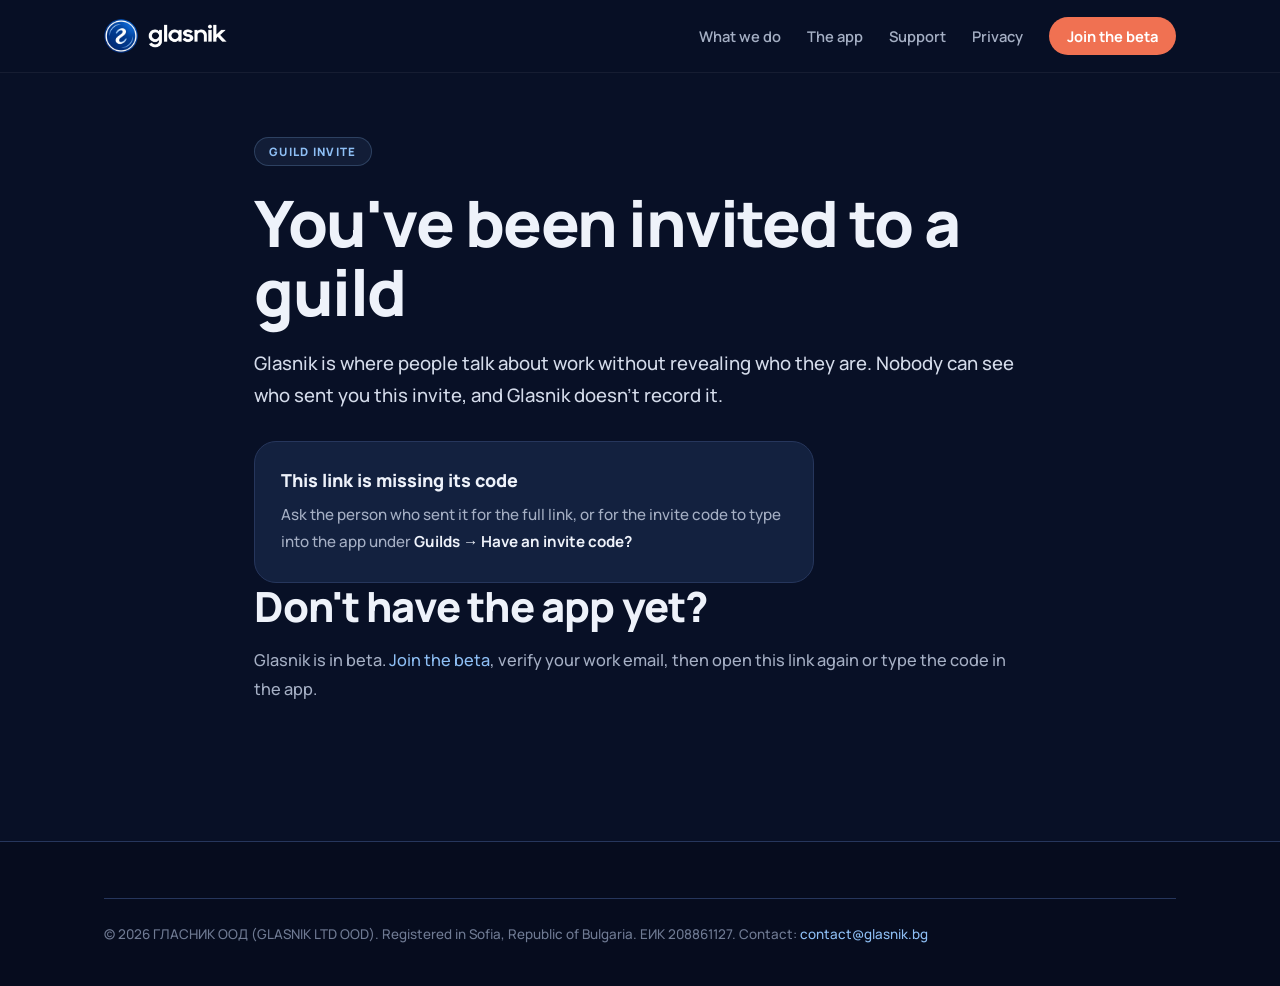
==== join/index.html @ 94144354 "Add /join for guild invites; privacy: login email confirmation" ====
<!DOCTYPE html>
<html lang="en">
<head>
<meta charset="UTF-8">
<meta name="viewport" content="width=device-width, initial-scale=1.0">
<title>Guild invite · Glasnik</title>
<meta name="description" content="You've been invited to a guild on Glasnik, where people talk about work without revealing who they are.">
<!-- Invite links carry a code: keep them out of search results. -->
<meta name="robots" content="noindex, nofollow">
<meta name="referrer" content="no-referrer">
<link rel="icon" type="image/png" href="../img/favicon.png">
<link rel="apple-touch-icon" href="../img/apple-touch-icon.png">
<link rel="stylesheet" href="../site.css">
<style>
  .code { font: 700 28px/1.2 ui-monospace, SFMono-Regular, Menlo, Consolas, monospace; letter-spacing: .12em; margin: 8px 0 4px; word-break: break-all; }
  .invite-card { max-width: 560px; }
  [hidden] { display: none !important; }
</style>
</head>
<body>
<header class="site">
  <div class="wrap">
    <a class="brand" href="../index.html" aria-label="Glasnik home"><img src="../img/logo.png" alt="" width="34" height="34"><img class="word" src="../img/wordmark-white.png" alt="glasnik" height="24"></a>
    <nav class="site">
      <a href="../index.html#what-we-do">What we do</a>
      <a href="../index.html#app">The app</a>
      <a href="../support.html">Support</a>
      <a href="../privacy.html">Privacy</a>
      <a class="nav-cta" href="../index.html#beta">Join the beta</a>
    </nav>
  </div>
</header>
<main>
<div class="page">
  <span class="eyebrow">Guild invite</span>
  <h1>You've been invited to a guild</h1>
  <p class="lead">Glasnik is where people talk about work without revealing who they are. Nobody can see who sent you this invite, and Glasnik doesn't record it.</p>

  <div class="card invite-card" id="has-code" hidden>
    <h3>Open it in the app</h3>
    <p>If you have Glasnik installed, this opens the guild so you can join.</p>
    <div class="btns"><a class="btn" id="open-app" href="#">Open in Glasnik</a></div>
    <p class="small">Didn't open? In the app, go to <strong>Guilds</strong>, tap the ticket icon (<em>Have an invite code?</em>) and enter:</p>
    <p class="code" id="code"></p>
  </div>

  <div class="card invite-card" id="no-code" hidden>
    <h3>This link is missing its code</h3>
    <p>Ask the person who sent it for the full link, or for the invite code to type into the app under <strong>Guilds → Have an invite code?</strong></p>
  </div>

  <h2>Don't have the app yet?</h2>
  <p>Glasnik is in beta. <a href="../index.html#beta">Join the beta</a>, verify your work email, then open this link again or type the code in the app.</p>
</div>
</main>
<footer class="site">
  <div class="wrap">
    <div class="legal-line">
      &copy; 2026 ГЛАСНИК ООД (GLASNIK LTD OOD). Registered in Sofia, Republic of Bulgaria. ЕИК 208861127.
      Contact: <a href="mailto:contact@glasnik.bg">contact@glasnik.bg</a>
    </div>
  </div>
</footer>
<script>
  (function () {
    // Only letters and digits survive, so the code can't inject anything into the page or the app link.
    var raw = new URLSearchParams(location.search).get('code') || '';
    var code = raw.replace(/[^A-Za-z0-9]/g, '').toUpperCase().slice(0, 16);
    if (!code) { document.getElementById('no-code').hidden = false; return; }
    document.getElementById('has-code').hidden = false;
    document.getElementById('code').textContent = code;
    var appUrl = 'glasnik://guild-invite/' + encodeURIComponent(code);
    document.getElementById('open-app').href = appUrl;
    // Try the app straight away on phones; the page stays as the fallback.
    if (/Android|iPhone|iPad|iPod/i.test(navigator.userAgent)) {
      setTimeout(function () { location.href = appUrl; }, 300);
    }
  })();
</script>
</body>
</html>
---- site.css ----
/* glasnik.bg: one stylesheet for every page.
   Colours and type are the app's own dark theme (frontend/src/theme/colors.ts):
   surface #0B1530 · containers #13213F / #1A2A4D · primary #8EBFF5 · coral #F07152
   · logo gradient #0969D0 → #0548A8 → #032D79. Font: Manrope (self-hosted, SIL OFL). */

@font-face{font-family:Manrope;font-style:normal;font-display:swap;font-weight:500;src:url(fonts/manrope-cyrillic-500-normal.woff2) format('woff2');unicode-range:U+0301,U+0400-045F,U+0490-0491,U+04B0-04B1,U+2116}
@font-face{font-family:Manrope;font-style:normal;font-display:swap;font-weight:600;src:url(fonts/manrope-cyrillic-600-normal.woff2) format('woff2');unicode-range:U+0301,U+0400-045F,U+0490-0491,U+04B0-04B1,U+2116}
@font-face{font-family:Manrope;font-style:normal;font-display:swap;font-weight:700;src:url(fonts/manrope-cyrillic-700-normal.woff2) format('woff2');unicode-range:U+0301,U+0400-045F,U+0490-0491,U+04B0-04B1,U+2116}
@font-face{font-family:Manrope;font-style:normal;font-display:swap;font-weight:800;src:url(fonts/manrope-cyrillic-800-normal.woff2) format('woff2');unicode-range:U+0301,U+0400-045F,U+0490-0491,U+04B0-04B1,U+2116}
@font-face{font-family:Manrope;font-style:normal;font-display:swap;font-weight:500;src:url(fonts/manrope-latin-ext-500-normal.woff2) format('woff2');unicode-range:U+0100-02BA,U+02BD-02C5,U+02C7-02CC,U+02CE-02D7,U+02DD-02FF,U+0304,U+0308,U+0329,U+1D00-1DBF,U+1E00-1E9F,U+1EF2-1EFF,U+2020,U+20A0-20AB,U+20AD-20C0,U+2113,U+2C60-2C7F,U+A720-A7FF}
@font-face{font-family:Manrope;font-style:normal;font-display:swap;font-weight:600;src:url(fonts/manrope-latin-ext-600-normal.woff2) format('woff2');unicode-range:U+0100-02BA,U+02BD-02C5,U+02C7-02CC,U+02CE-02D7,U+02DD-02FF,U+0304,U+0308,U+0329,U+1D00-1DBF,U+1E00-1E9F,U+1EF2-1EFF,U+2020,U+20A0-20AB,U+20AD-20C0,U+2113,U+2C60-2C7F,U+A720-A7FF}
@font-face{font-family:Manrope;font-style:normal;font-display:swap;font-weight:700;src:url(fonts/manrope-latin-ext-700-normal.woff2) format('woff2');unicode-range:U+0100-02BA,U+02BD-02C5,U+02C7-02CC,U+02CE-02D7,U+02DD-02FF,U+0304,U+0308,U+0329,U+1D00-1DBF,U+1E00-1E9F,U+1EF2-1EFF,U+2020,U+20A0-20AB,U+20AD-20C0,U+2113,U+2C60-2C7F,U+A720-A7FF}
@font-face{font-family:Manrope;font-style:normal;font-display:swap;font-weight:800;src:url(fonts/manrope-latin-ext-800-normal.woff2) format('woff2');unicode-range:U+0100-02BA,U+02BD-02C5,U+02C7-02CC,U+02CE-02D7,U+02DD-02FF,U+0304,U+0308,U+0329,U+1D00-1DBF,U+1E00-1E9F,U+1EF2-1EFF,U+2020,U+20A0-20AB,U+20AD-20C0,U+2113,U+2C60-2C7F,U+A720-A7FF}
@font-face{font-family:Manrope;font-style:normal;font-display:swap;font-weight:500;src:url(fonts/manrope-latin-500-normal.woff2) format('woff2');unicode-range:U+0000-00FF,U+0131,U+0152-0153,U+02BB-02BC,U+02C6,U+02DA,U+02DC,U+0304,U+0308,U+0329,U+2000-206F,U+20AC,U+2122,U+2191,U+2193,U+2212,U+2215,U+FEFF,U+FFFD}
@font-face{font-family:Manrope;font-style:normal;font-display:swap;font-weight:600;src:url(fonts/manrope-latin-600-normal.woff2) format('woff2');unicode-range:U+0000-00FF,U+0131,U+0152-0153,U+02BB-02BC,U+02C6,U+02DA,U+02DC,U+0304,U+0308,U+0329,U+2000-206F,U+20AC,U+2122,U+2191,U+2193,U+2212,U+2215,U+FEFF,U+FFFD}
@font-face{font-family:Manrope;font-style:normal;font-display:swap;font-weight:700;src:url(fonts/manrope-latin-700-normal.woff2) format('woff2');unicode-range:U+0000-00FF,U+0131,U+0152-0153,U+02BB-02BC,U+02C6,U+02DA,U+02DC,U+0304,U+0308,U+0329,U+2000-206F,U+20AC,U+2122,U+2191,U+2193,U+2212,U+2215,U+FEFF,U+FFFD}
@font-face{font-family:Manrope;font-style:normal;font-display:swap;font-weight:800;src:url(fonts/manrope-latin-800-normal.woff2) format('woff2');unicode-range:U+0000-00FF,U+0131,U+0152-0153,U+02BB-02BC,U+02C6,U+02DA,U+02DC,U+0304,U+0308,U+0329,U+2000-206F,U+20AC,U+2122,U+2191,U+2193,U+2212,U+2215,U+FEFF,U+FFFD}

:root{
  --bg:#081026; --bg-2:#0B1530; --panel:#13213F; --panel-2:#1A2A4D; --panel-3:#203258;
  --line:#26365C; --line-2:#33467A;
  --text:#EEF2FA; --body:#D4DBEA; --muted:#A5AFC4; --dim:#6F7A93;
  --primary:#8EBFF5; --coral:#F07152; --peach:#FFC7B8; --tertiary:#FF9C80;
  --b1:#0969D0; --b2:#0548A8; --b3:#032D79; --verified:#7FB0FF; --gold:#F4B63F;
  --radius:22px; --max:1120px;
}
*{margin:0;padding:0;box-sizing:border-box}
html{scroll-behavior:smooth}
body{
  font-family:Manrope,-apple-system,BlinkMacSystemFont,'Segoe UI',Roboto,Helvetica,Arial,sans-serif;
  background:var(--bg); color:var(--text); min-height:100vh;
  display:flex; flex-direction:column; overflow-x:hidden;
  -webkit-font-smoothing:antialiased;
}
::selection{background:var(--primary);color:var(--b3)}
a{color:var(--primary);text-decoration:none}
a:hover{text-decoration:underline}
.wrap{width:100%;max-width:var(--max);margin:0 auto;padding:0 24px}
svg.i{width:1em;height:1em;fill:currentColor;flex:none;display:inline-block;vertical-align:-.125em}

/* ---------- header ---------- */
header.site{position:sticky;top:0;z-index:50;background:rgba(8,16,38,.82);backdrop-filter:blur(16px);
  -webkit-backdrop-filter:blur(16px);border-bottom:1px solid rgba(255,255,255,.06)}
header.site .wrap{display:flex;align-items:center;justify-content:space-between;height:72px;gap:24px}
.brand{display:inline-flex;align-items:center;gap:10px}
.brand img{display:block;border-radius:50%}
.brand .word{height:24px;width:auto;border-radius:0}
.brand:hover{text-decoration:none;opacity:.92}
nav.site{display:flex;gap:26px;flex-wrap:wrap;align-items:center}
nav.site a{color:var(--muted);font-size:.92rem;font-weight:600}
nav.site a:hover,nav.site a[aria-current="page"]{color:var(--text);text-decoration:none}
nav.site a.nav-cta{color:#fff;background:var(--coral);padding:9px 18px;border-radius:999px;font-weight:700}
nav.site a.nav-cta:hover{background:#E8603F}

/* ---------- layout & type ---------- */
main{flex:1 0 auto;width:100%}
.page{max-width:820px;margin:0 auto;padding:64px 24px 80px}
section.band{padding:88px 0;border-top:1px solid rgba(255,255,255,.05);position:relative}
section.band[id]{scroll-margin-top:72px}
.eyebrow{display:inline-flex;align-items:center;gap:8px;background:rgba(142,191,245,.08);color:var(--primary);
  border:1px solid rgba(142,191,245,.22);padding:6px 14px;border-radius:999px;
  font-size:.72rem;font-weight:800;letter-spacing:1.3px;text-transform:uppercase;margin-bottom:22px}
.eyebrow .dot{width:7px;height:7px;border-radius:50%;background:var(--coral);box-shadow:0 0 0 4px rgba(240,113,82,.18)}
h1{font-size:clamp(2.2rem,5.6vw,4rem);font-weight:800;line-height:1.08;letter-spacing:-1.5px;margin-bottom:22px;color:var(--text)}
h2{font-size:clamp(1.7rem,3.6vw,2.6rem);font-weight:800;letter-spacing:-.8px;line-height:1.15;margin:0 0 16px;color:var(--text)}
h3{font-size:1.12rem;font-weight:800;margin:26px 0 10px;color:var(--text)}
p{color:var(--muted);font-size:1.02rem;line-height:1.75;margin-bottom:18px}
.lead{font-size:1.16rem;color:var(--body);line-height:1.7;margin-bottom:30px}
.section-head{max-width:720px;margin-bottom:44px}
.section-head.center{margin-left:auto;margin-right:auto;text-align:center}
ul,ol{color:var(--muted);margin:0 0 20px 22px;line-height:1.75}
li{margin-bottom:9px}
strong{color:var(--text)}
hr{border:0;height:1px;background:var(--line);margin:44px 0}
.small{font-size:.86rem;color:var(--dim)}
.todo{color:#F2C46B;border-bottom:1px dashed rgba(242,196,107,.5)}

/* ---------- buttons ---------- */
.btns{display:flex;gap:12px;flex-wrap:wrap;margin:0}
.btn{display:inline-flex;align-items:center;gap:8px;background:var(--coral);color:#fff;padding:14px 26px;border-radius:999px;
  font-weight:800;font-size:.98rem;box-shadow:0 14px 30px -14px rgba(240,113,82,.7);transition:transform .15s,background .15s}
.btn:hover{background:#E8603F;text-decoration:none;transform:translateY(-1px)}
.btn.ghost{background:rgba(255,255,255,.05);color:var(--text);border:1px solid var(--line-2);box-shadow:none}
.btn.ghost:hover{background:rgba(255,255,255,.09)}
.btn.blue{background:var(--b2);box-shadow:0 14px 30px -14px rgba(9,105,208,.8)}
.btn.blue:hover{background:var(--b1)}

/* ---------- cards & data ---------- */
.grid{display:grid;grid-template-columns:repeat(auto-fit,minmax(250px,1fr));gap:18px;margin:26px 0}
.card{background:var(--panel);border:1px solid var(--line);border-radius:var(--radius);padding:26px}
.card h3{margin-top:0}
.card p{font-size:.95rem;margin-bottom:0}
dl.facts{display:grid;grid-template-columns:230px 1fr;border:1px solid var(--line);
  border-radius:var(--radius);overflow:hidden;margin:26px 0;background:var(--panel)}
dl.facts dt{padding:16px 22px;font-weight:700;font-size:.9rem;color:var(--text);border-bottom:1px solid var(--line);background:rgba(255,255,255,.02)}
dl.facts dd{padding:16px 22px;font-size:.95rem;color:var(--muted);border-bottom:1px solid var(--line)}
dl.facts dt:last-of-type,dl.facts dd:last-of-type{border-bottom:0}

/* ---------- hero ---------- */
.hero{position:relative;padding:84px 0 96px;overflow:hidden}
.hero .glow{position:absolute;inset:-20% -10% auto auto;width:900px;height:900px;pointer-events:none;
  background:radial-gradient(circle at 60% 40%,rgba(9,105,208,.28) 0%,rgba(9,105,208,0) 60%)}
.hero .glow.c{inset:auto auto -40% -20%;width:700px;height:700px;
  background:radial-gradient(circle,rgba(240,113,82,.16) 0%,rgba(240,113,82,0) 62%)}
.hero-grid{position:relative;display:grid;grid-template-columns:1.1fr .9fr;gap:56px;align-items:center}
.hero h1 .grad{background:linear-gradient(90deg,#8EBFF5,#DCE8FB);-webkit-background-clip:text;background-clip:text;color:transparent}
.chips{display:flex;flex-wrap:wrap;gap:10px;margin:0 0 32px}
.chip{display:inline-flex;align-items:center;gap:7px;font-size:.84rem;font-weight:700;color:var(--body);
  background:var(--panel);border:1px solid var(--line);padding:8px 14px;border-radius:999px}
.chip svg{color:var(--primary);font-size:1.05rem}

/* ---------- feature tabs ("What we do") ---------- */
.tabs{display:flex;gap:8px;flex-wrap:wrap;margin-bottom:28px;background:var(--panel);border:1px solid var(--line);
  border-radius:999px;padding:6px;width:max-content;max-width:100%}
.tab{font:inherit;font-weight:700;font-size:.92rem;color:var(--muted);background:transparent;border:0;cursor:pointer;
  padding:10px 18px;border-radius:999px;display:inline-flex;align-items:center;gap:8px}
.tab .n{font-size:.72rem;color:var(--dim)}
.tab[aria-selected="true"]{background:var(--bg-2);color:var(--text);box-shadow:0 0 0 1px var(--line-2)}
.tab[aria-selected="true"] .n{color:var(--coral)}
.feature{display:none;grid-template-columns:1fr 1fr;gap:48px;align-items:center}
.feature.on{display:grid}
.feature .kicker{font-size:.74rem;font-weight:800;letter-spacing:1.3px;text-transform:uppercase;color:var(--coral);margin-bottom:10px}
.ticks{list-style:none;margin:22px 0 0}
.ticks li{display:flex;gap:12px;align-items:flex-start;color:var(--body);font-size:.96rem;line-height:1.6;margin-bottom:12px}
.ticks li svg{color:var(--primary);background:rgba(142,191,245,.12);border-radius:50%;padding:4px;width:24px;height:24px;flex:none;margin-top:1px}
.example{position:relative;background:linear-gradient(180deg,var(--panel) 0%,var(--bg-2) 100%);border:1px solid var(--line);
  border-radius:28px;padding:22px;box-shadow:0 40px 80px -40px rgba(0,0,0,.8)}
.example .tag{position:absolute;top:-11px;right:20px;font-size:.7rem;font-weight:800;letter-spacing:1px;text-transform:uppercase;
  color:var(--b3);background:var(--peach);padding:4px 10px;border-radius:999px}
.example-note{font-size:.8rem;color:var(--dim);margin-top:14px;text-align:center}

/* ---------- app components (shared by examples and the phone) ---------- */
.av{width:40px;height:40px;border-radius:15px;overflow:hidden;flex:none;display:block}
.av.s{width:32px;height:32px;border-radius:12px}
.post{background:var(--panel);border:1px solid var(--line);border-radius:22px;padding:16px}
.post + .post{margin-top:12px}
.post-head{display:flex;gap:11px;align-items:center}
.post-who{flex:1;min-width:0}
.post-name{display:flex;align-items:center;gap:5px;font-weight:800;font-size:.95rem;color:var(--text)}
.post-name svg{color:var(--verified);font-size:.95rem}
.post-meta{font-size:.78rem;color:var(--muted);font-weight:600}
.post-dots{color:var(--dim);font-size:1.2rem}
.post-body{margin:12px 0 0;color:var(--body);font-size:.95rem;line-height:1.55}
.post-topics{display:flex;gap:6px;flex-wrap:wrap;margin-top:10px}
.topic{font-size:.74rem;font-weight:700;color:var(--primary);background:rgba(142,191,245,.1);padding:4px 9px;border-radius:999px}
.post-actions{display:flex;gap:18px;margin-top:14px;color:var(--muted);font-size:.84rem;font-weight:700;align-items:center}
.post-actions span{display:inline-flex;align-items:center;gap:6px}
.post-actions svg{font-size:1.15rem}
.post-actions .liked{color:var(--tertiary)}
.post-actions .save{margin-left:auto}
.badge-author{font-size:.66rem;font-weight:800;color:var(--b3);background:var(--primary);padding:2px 7px;border-radius:999px;margin-left:4px}
.poll{margin-top:12px;display:grid;gap:8px}
.opt{position:relative;overflow:hidden;border:1px solid var(--line-2);border-radius:14px;padding:10px 12px;display:flex;
  justify-content:space-between;font-size:.88rem;font-weight:700;color:var(--text)}
.opt .fill{position:absolute;inset:0 auto 0 0;background:rgba(142,191,245,.16);z-index:0}
.opt > span{position:relative;z-index:1;display:inline-flex;gap:6px;align-items:center}
.opt.mine{border-color:var(--primary)}
.opt.mine .fill{background:rgba(142,191,245,.28)}
.guild{display:flex;gap:12px;align-items:center;background:var(--panel);border:1px solid var(--line);border-radius:20px;padding:14px}
.guild + .guild{margin-top:10px}
.g-ic{width:44px;height:44px;border-radius:15px;display:flex;align-items:center;justify-content:center;font-weight:800;font-size:.95rem;flex:none}
.g-txt{flex:1;min-width:0}
.g-name{font-weight:800;font-size:.95rem;color:var(--text)}
.g-sub{font-size:.78rem;color:var(--muted);font-weight:600;white-space:nowrap;overflow:hidden;text-overflow:ellipsis}
.pill-btn{font-size:.78rem;font-weight:800;padding:7px 13px;border-radius:999px;background:var(--coral);color:#fff;flex:none}
.pill-btn.joined{background:transparent;color:var(--muted);border:1px solid var(--line-2)}
.company{background:var(--panel);border:1px solid var(--line);border-radius:22px;overflow:hidden}
.company .cover{height:76px;background:linear-gradient(200deg,#0969D0,#0548A8 45%,#032D79)}
.company .inner{padding:0 18px 18px;margin-top:-28px}
.company .logo{width:56px;height:56px;border-radius:18px;background:#fff;color:var(--b2);display:flex;align-items:center;justify-content:center;font-weight:800;font-size:1.2rem;box-shadow:0 0 0 4px var(--panel)}
.company .c-name{font-weight:800;font-size:1.1rem;margin-top:10px}
.company .c-meta{font-size:.8rem;color:var(--muted);font-weight:600}
.stars{display:flex;gap:3px;color:var(--line-2);font-size:1.15rem;margin-top:14px}
.soon{margin-top:12px;font-size:.82rem;font-weight:700;color:var(--peach);background:rgba(240,113,82,.12);border:1px solid rgba(240,113,82,.3);
  padding:10px 12px;border-radius:14px;display:flex;gap:8px;align-items:center}

/* ---------- phone mockup ---------- */
.phone{width:350px;max-width:100%;margin:0 auto;border-radius:54px;padding:11px;background:#050a18;
  border:1px solid #2a3552;box-shadow:0 0 0 2px #0f1830,0 50px 90px -30px rgba(0,0,0,.9),0 0 80px -10px rgba(9,105,208,.35)}
.screen{position:relative;height:700px;border-radius:44px;overflow:hidden;background:#0B1530;color:var(--text);font-size:14px}
.screen::after{content:"";position:absolute;left:0;right:0;bottom:0;height:120px;z-index:3;pointer-events:none;
  background:linear-gradient(180deg,rgba(11,21,48,0) 0%,rgba(11,21,48,.92) 55%,#0B1530 100%)}
.notch{position:absolute;top:10px;left:50%;transform:translateX(-50%);width:104px;height:30px;border-radius:20px;background:#000;z-index:5}
.status{display:flex;justify-content:space-between;align-items:center;padding:16px 28px 0;font-size:.86rem;font-weight:800;height:44px}
.status .r{display:flex;gap:6px;align-items:center;font-size:.72rem}
.batt{background:#3ECF6A;color:#06210f;font-weight:800;font-size:.66rem;padding:1px 5px;border-radius:5px}
.scr{position:absolute;inset:44px 0 0;overflow:hidden;padding:8px 16px 110px;opacity:0;transform:translateY(10px);
  transition:opacity .4s ease,transform .45s cubic-bezier(.16,1,.3,1);pointer-events:none}
.scr.on{opacity:1;transform:none;pointer-events:auto}
.h-row{display:flex;align-items:center;gap:10px;margin-bottom:14px}
.h-row .hi{flex:1;min-width:0}
.h-row .wb{font-size:.72rem;color:var(--muted);font-weight:600}
.h-row .nm{font-size:1.15rem;font-weight:800;letter-spacing:-.2px}
.tile-btn{width:38px;height:38px;border-radius:13px;background:var(--panel);display:flex;align-items:center;justify-content:center;color:var(--muted);font-size:1.2rem}
.mark{width:36px;height:36px;border-radius:50%;box-shadow:0 0 0 2px #fff}
.seg{display:flex;background:var(--panel);border-radius:999px;padding:4px;margin-bottom:14px}
.seg span{flex:1;text-align:center;padding:9px 0;border-radius:999px;font-weight:700;color:var(--muted);font-size:.92rem}
.seg span.on{background:#0B1530;color:var(--text)}
.tq{border-radius:24px;padding:16px;background:linear-gradient(135deg,#0548A8,#0969D0);box-shadow:0 18px 40px -16px rgba(9,105,208,.7)}
.tq-head{display:flex;justify-content:space-between;font-size:.68rem;font-weight:800;letter-spacing:1px;color:var(--peach);text-transform:uppercase}
.tq-head .ans{color:rgba(255,255,255,.78);letter-spacing:0;text-transform:none;font-weight:600;font-size:.76rem}
.tq-q{font-size:1.18rem;font-weight:800;margin:8px 0 12px;line-height:1.3}
.tq .opt{border-color:rgba(255,255,255,.35);background:rgba(255,255,255,.06)}
.tq .opt .fill{background:rgba(255,255,255,.2)}
.tq .opt.mine{border-color:#FFC7B8}
.tq .opt.mine svg{color:var(--peach)}
.tq-foot{font-size:.76rem;color:rgba(255,255,255,.78);margin-top:10px;font-weight:600}
.bento{display:grid;grid-template-columns:1fr 1fr;gap:10px;margin:12px 0}
.bt{background:var(--panel);border-radius:20px;padding:13px;min-height:118px}
.bt .k{font-size:.62rem;font-weight:800;letter-spacing:1px;color:var(--muted);text-transform:uppercase;margin-bottom:9px}
.bt .tp{display:inline-block;font-size:.76rem;font-weight:700;background:var(--panel-2);padding:6px 9px;border-radius:999px;margin:0 4px 6px 0;color:var(--body)}
.gl{display:flex;margin-bottom:8px}
.gl span{width:30px;height:30px;border-radius:10px;background:#F4B63F;color:#3A2600;font-weight:800;font-size:.68rem;display:flex;align-items:center;justify-content:center;box-shadow:0 0 0 2px var(--panel)}
.gl span + span{margin-left:-6px}
.bt .big{font-weight:800;font-size:1rem}
.bt .sm{font-size:.72rem;color:var(--muted);font-weight:600}
.kick{font-size:.66rem;font-weight:800;letter-spacing:1px;color:var(--muted);margin:16px 2px 8px;text-transform:uppercase}
.scr .post{border-radius:20px;padding:13px}
.scr .post-body{font-size:.88rem}
.navbar{position:absolute;left:12px;right:12px;bottom:18px;height:58px;border-radius:29px;background:rgba(19,33,63,.96);
  border:1px solid var(--line);display:flex;align-items:center;justify-content:space-around;padding:0 8px;z-index:4;
  box-shadow:0 18px 40px -12px rgba(0,0,0,.7)}
.navbar .ni{width:54px;height:40px;border-radius:20px;display:flex;align-items:center;justify-content:center;color:var(--muted);font-size:1.5rem}
.navbar .ni.on{background:#1C3263;color:var(--text)}
.navbar .plus{width:42px;height:42px;border-radius:50%;background:var(--coral);color:#fff;display:flex;align-items:center;justify-content:center;font-size:1.45rem}
.home-ind{position:absolute;bottom:6px;left:50%;transform:translateX(-50%);width:120px;height:4px;border-radius:2px;background:rgba(255,255,255,.55);z-index:5}
.scr-title{font-size:1.5rem;font-weight:800;letter-spacing:-.3px;margin:4px 2px 12px}
.search{display:flex;gap:8px;align-items:center;background:var(--panel);border-radius:16px;padding:11px 13px;color:var(--dim);font-weight:600;font-size:.86rem;margin-bottom:12px}
.mini-tabs{display:flex;gap:6px;margin-bottom:12px}
.mini-tabs span{font-size:.8rem;font-weight:700;padding:7px 13px;border-radius:999px;background:var(--panel);color:var(--muted)}
.mini-tabs span.on{background:var(--primary);color:var(--b3)}
.topbar{display:flex;align-items:center;gap:10px;margin:2px 0 12px}
.topbar .t{flex:1;text-align:center;font-weight:800}
.comment{display:flex;gap:10px;margin-top:12px}
.c-bub{flex:1;background:var(--panel);border-radius:4px 18px 18px 18px;padding:10px 12px}
.c-name{font-weight:800;font-size:.8rem;display:flex;align-items:center}
.c-body{font-size:.84rem;color:var(--body);line-height:1.5;margin-top:3px}
.c-meta{font-size:.7rem;color:var(--dim);margin-top:5px;font-weight:600}
.composer-in{position:absolute;left:12px;right:12px;bottom:18px;display:flex;gap:8px;align-items:center;background:var(--panel);
  border:1px solid var(--line);border-radius:22px;padding:10px 10px 10px 14px;color:var(--dim);font-weight:600;font-size:.84rem;z-index:4}
.composer-in .send{margin-left:auto;width:34px;height:34px;border-radius:50%;background:var(--coral);color:#fff;display:flex;align-items:center;justify-content:center}
.ident{display:flex;gap:11px;align-items:center;background:var(--panel);border-radius:20px;padding:12px 13px}
.ident .anon{width:40px;height:40px;border-radius:15px;background:#26395F;display:flex;align-items:center;justify-content:center;color:var(--body);font-size:1.35rem}
.toggle{width:44px;height:26px;border-radius:13px;background:var(--coral);position:relative;flex:none}
.toggle::after{content:"";position:absolute;right:3px;top:3px;width:20px;height:20px;border-radius:50%;background:#fff}
.editor{margin-top:14px;font-size:1.04rem;line-height:1.6;color:var(--body);min-height:150px}
.editor .caret{display:inline-block;width:2px;height:1.1em;background:var(--primary);vertical-align:-3px;animation:blink 1s steps(1) infinite}
@keyframes blink{50%{opacity:0}}
.post-btn{background:var(--coral);color:#fff;font-weight:800;font-size:.82rem;padding:8px 16px;border-radius:999px}
.count{font-size:.76rem;color:var(--muted);font-weight:700;margin-top:6px}

/* demo layout */
.demo{display:grid;grid-template-columns:1fr 380px;gap:56px;align-items:center}
.demo-list{display:grid;gap:12px}
.demo-item{display:block;width:100%;text-align:left;font:inherit;cursor:pointer;background:transparent;border:1px solid transparent;
  border-radius:20px;padding:18px 20px;color:var(--muted);transition:background .2s,border-color .2s}
.demo-item .t{display:flex;align-items:center;gap:10px;font-weight:800;color:var(--text);font-size:1.05rem}
.demo-item .t svg{color:var(--primary);font-size:1.3rem}
.demo-item p{font-size:.92rem;margin:6px 0 0 30px;line-height:1.6}
.demo-item[aria-selected="true"]{background:var(--panel);border-color:var(--line)}
.demo-item[aria-selected="true"] .t svg{color:var(--coral)}
.demo-item:hover{background:rgba(255,255,255,.03)}
.demo-dots{display:flex;gap:8px;justify-content:center;margin-top:18px}
.demo-dots span{width:8px;height:8px;border-radius:4px;background:var(--line-2);transition:width .2s,background .2s}
.demo-dots span.on{width:22px;background:var(--coral)}

/* ---------- steps (verification) ---------- */
.steps{display:grid;grid-template-columns:repeat(3,1fr);gap:18px}
.step{background:var(--panel);border:1px solid var(--line);border-radius:var(--radius);padding:26px}
.step .n{width:38px;height:38px;border-radius:13px;background:linear-gradient(135deg,#0969D0,#0548A8);color:#fff;font-weight:800;
  display:flex;align-items:center;justify-content:center;margin-bottom:16px}
.step h3{margin:0 0 8px}
.step p{font-size:.95rem;margin:0}

/* ---------- approach stats ---------- */
.stats{display:grid;grid-template-columns:repeat(3,1fr);gap:18px;margin:34px 0}
.stat{background:var(--panel);border:1px solid var(--line);border-radius:var(--radius);padding:24px}
.stat .v{font-size:1.8rem;font-weight:800;color:var(--text);letter-spacing:-.5px}
.stat .l{font-size:.86rem;color:var(--muted);font-weight:600;margin-top:4px}
.rules{list-style:none;margin:0;display:grid;grid-template-columns:1fr 1fr;gap:14px}
.rules li{background:var(--panel);border:1px solid var(--line);border-radius:18px;padding:18px 20px;margin:0;color:var(--muted);font-size:.95rem;line-height:1.6;display:flex;gap:12px}
.rules li svg{color:var(--primary);font-size:1.35rem;margin-top:2px}
.rules strong{display:block;color:var(--text);margin-bottom:2px}

/* ---------- beta ---------- */
.beta{display:grid;grid-template-columns:1fr 1fr;gap:18px}
.beta .card{display:flex;flex-direction:column;padding:28px}
.beta .card .os{display:flex;align-items:center;gap:10px;font-weight:800;font-size:1.2rem;color:var(--text);margin-bottom:10px}
.beta .card .os svg{font-size:1.6rem;color:var(--primary)}
.beta .card .btns{margin-top:auto;padding-top:20px}

/* ---------- form ---------- */
.signup-form{display:flex;gap:8px;background:var(--panel);padding:8px;border-radius:999px;border:1px solid var(--line-2);
  max-width:600px;margin:0 auto 16px;transition:border-color .25s,box-shadow .25s}
.signup-form:focus-within{border-color:var(--primary);box-shadow:0 0 0 4px rgba(142,191,245,.18)}
.signup-form input{background:transparent;border:none;padding:14px 18px;color:var(--text);font-size:1rem;outline:none;font-family:inherit;font-weight:600}
.signup-form input[name=username]{width:35%;border-right:1px solid var(--line)}
.signup-form input[name=email]{flex-grow:1;width:40%}
.signup-form input::placeholder{color:var(--dim)}
.signup-form button{background:var(--coral);color:#fff;border:none;padding:14px 26px;border-radius:999px;font-weight:800;font-size:.98rem;
  cursor:pointer;white-space:nowrap;font-family:inherit;transition:background .2s}
.signup-form button:hover{background:#E8603F}
.signup-form button:disabled{background:var(--dim);cursor:not-allowed}
.status-message{margin:0 auto 14px;font-size:.95rem;min-height:22px;max-width:600px}
.status-success{color:#5FD0AC}
.status-error{color:#FF9F93}
.consent{max-width:600px;margin:0 auto;font-size:.82rem;color:var(--dim);line-height:1.6}

/* ---------- footer ---------- */
footer.site{flex-shrink:0;border-top:1px solid var(--line);background:#060c1e;padding:56px 0 40px;margin-top:40px}
.foot-grid{display:grid;grid-template-columns:1.6fr 1fr 1fr;gap:40px;margin-bottom:38px}
footer.site h4{font-size:.74rem;letter-spacing:1.4px;text-transform:uppercase;color:var(--dim);font-weight:800;margin-bottom:14px}
footer.site p{font-size:.9rem;line-height:1.7;margin-bottom:8px;color:var(--muted)}
footer.site ul{list-style:none;margin:0}
footer.site li{margin-bottom:9px}
footer.site li a{color:var(--muted);font-size:.9rem}
footer.site li a:hover{color:var(--text);text-decoration:none}
.legal-line{border-top:1px solid var(--line);padding-top:24px;font-size:.84rem;color:var(--dim);line-height:1.7}

/* ---------- long-form legal / support documents ---------- */
main.doc{max-width:820px;margin:0 auto;padding:56px 24px 80px}
main.doc h1{font-size:clamp(1.9rem,4.5vw,2.6rem);margin-bottom:14px;letter-spacing:-.8px}
main.doc > p:first-of-type strong{color:var(--dim);font-weight:700;font-size:.92rem}
main.doc h2{font-size:1.35rem;margin:36px 0 12px;scroll-margin-top:90px;letter-spacing:-.3px}
main.doc h3{font-size:1.02rem;color:var(--text);margin:24px 0 10px}
main.doc p,main.doc li{color:var(--body)}
main.doc hr{margin:34px 0}
main.doc strong{color:var(--text);font-weight:700}
main.doc code{background:var(--panel);border:1px solid var(--line);border-radius:6px;padding:1px 6px;font-size:.9em}
main.doc table{width:100%;border-collapse:collapse;margin:22px 0;font-size:.94rem;background:var(--panel);border:1px solid var(--line);border-radius:16px;overflow:hidden}
main.doc thead th{text-align:left;padding:13px 18px;font-weight:700;color:var(--text);background:var(--panel-2);border-bottom:1px solid var(--line-2);font-size:.9rem}
main.doc tbody td{padding:13px 18px;color:var(--muted);border-bottom:1px solid var(--line);vertical-align:top}
main.doc tbody tr:last-child td{border-bottom:0}
.table-scroll,main.doc .tw{overflow-x:auto}

/* Grid children may shrink below their content (long one-line labels) instead of widening the page. */
.hero-grid > *,.feature > *,.demo > *{min-width:0}

/* ---------- responsive ---------- */
@media(max-width:960px){
  .hero-grid,.feature.on,.demo{grid-template-columns:1fr}
  .hero-grid .phone-col{display:none}
  .demo .phone-wrap{order:-1}
  .steps,.stats{grid-template-columns:1fr}
  .rules,.beta{grid-template-columns:1fr}
}
@media(max-width:760px){
  .foot-grid{grid-template-columns:1fr;gap:30px}
  dl.facts{grid-template-columns:1fr}
  dl.facts dt{border-bottom:0;padding-bottom:2px;background:transparent}
  header.site .wrap{height:auto;padding-top:14px;padding-bottom:14px;flex-direction:column;align-items:flex-start;gap:12px}
  nav.site{gap:16px}
  section.band{padding:64px 0}
  .hero{padding:56px 0 64px}
  .tabs{border-radius:20px;width:100%}
  .signup-form{flex-direction:column;background:transparent;border:none;padding:0;gap:12px}
  .signup-form input[name=username],.signup-form input[name=email]{background:var(--panel);border:1px solid var(--line-2);border-radius:999px;width:100%;text-align:center;padding:16px}
  .signup-form button{width:100%;padding:16px}
}
@media(prefers-reduced-motion:reduce){*{transition:none!important;animation:none!important}}
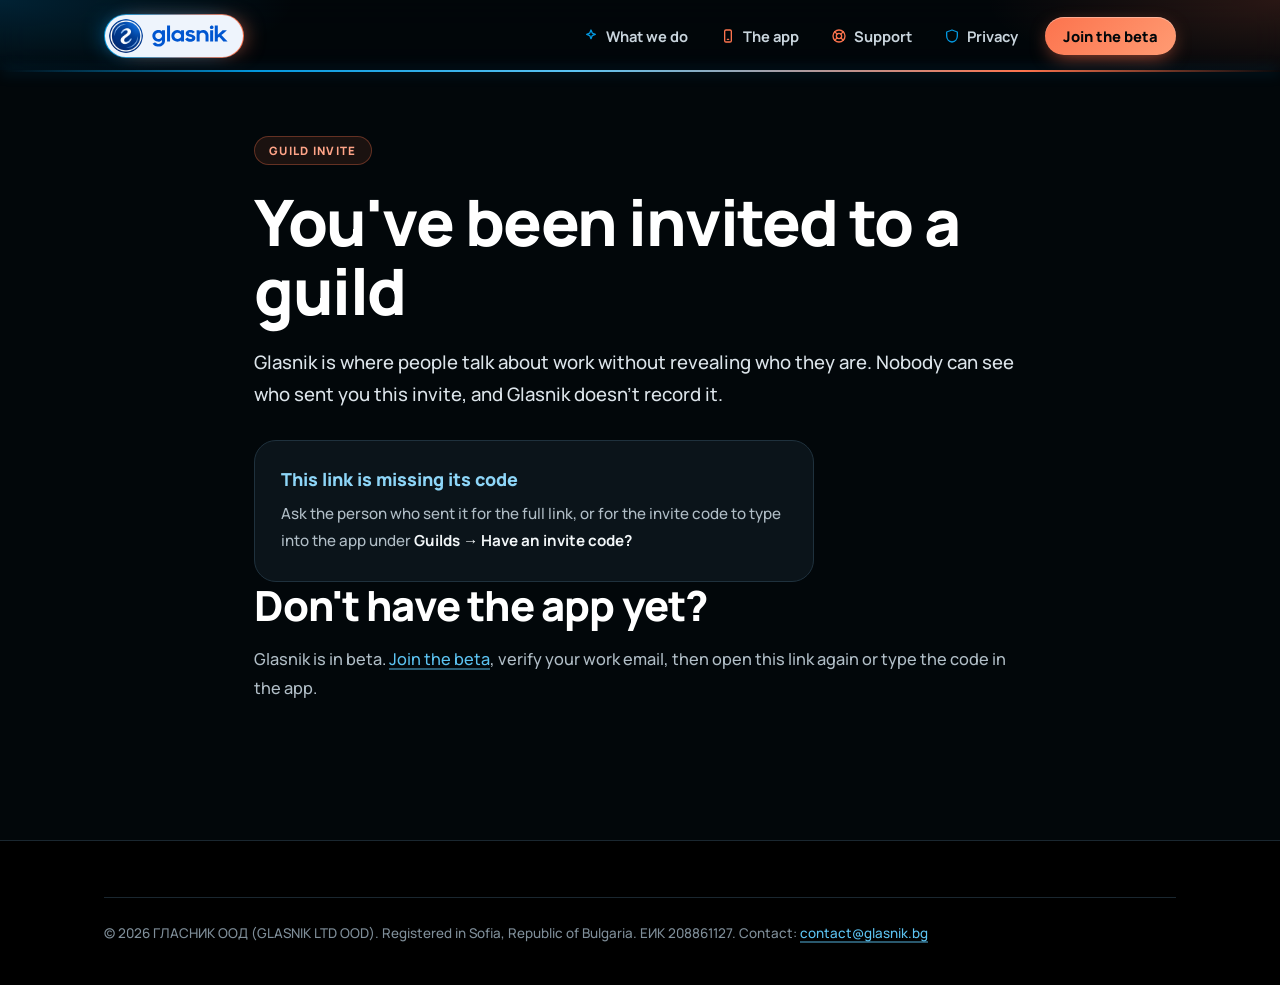
==== commit 8c9706bb: "Website: palette D, brand pill + SVG wordmark, colourful header with icons and current-page highligh" ====
--- a/join/index.html
+++ b/join/index.html
@@ -20,7 +20,7 @@
 <body>
 <header class="site">
   <div class="wrap">
-    <a class="brand" href="../index.html" aria-label="Glasnik home"><img src="../img/logo.png" alt="" width="34" height="34"><img class="word" src="../img/wordmark-white.png" alt="glasnik" height="24"></a>
+    <a class="brand" href="../index.html" aria-label="Glasnik home"><img src="../img/logo.png" alt="" width="34" height="34"><img class="word" src="../img/wordmark.svg" alt="glasnik" height="24"></a>
     <nav class="site">
       <a href="../index.html#what-we-do">What we do</a>
       <a href="../index.html#app">The app</a>
--- a/site.css
+++ b/site.css
@@ -1,7 +1,10 @@
 /* glasnik.bg: one stylesheet for every page.
-   Colours and type are the app's own dark theme (frontend/src/theme/colors.ts):
-   surface #0B1530 · containers #13213F / #1A2A4D · primary #8EBFF5 · coral #F07152
-   · logo gradient #0969D0 → #0548A8 → #032D79. Font: Manrope (self-hosted, SIL OFL). */
+   Website palette "D": midnight #02070A ground · electric blue #0297DE for links, icons and the
+   highlighted headline · cantaloupe #FC734D as the one accent (buttons, dots, markers).
+   Cantaloupe carries midnight text, never white (white on it is 2.7:1; midnight is 7.4:1).
+   App depictions (.phone, .example) re-pin the app's own dark theme from frontend/src/theme/colors.ts
+   so they stay screenshots of the real app: surface #0B1530 · containers #13213F / #1A2A4D ·
+   primary #8EBFF5 · coral #F07152. Font: Manrope (self-hosted, SIL OFL). */
 
 @font-face{font-family:Manrope;font-style:normal;font-display:swap;font-weight:500;src:url(fonts/manrope-cyrillic-500-normal.woff2) format('woff2');unicode-range:U+0301,U+0400-045F,U+0490-0491,U+04B0-04B1,U+2116}
 @font-face{font-family:Manrope;font-style:normal;font-display:swap;font-weight:600;src:url(fonts/manrope-cyrillic-600-normal.woff2) format('woff2');unicode-range:U+0301,U+0400-045F,U+0490-0491,U+04B0-04B1,U+2116}
@@ -17,12 +20,26 @@
 @font-face{font-family:Manrope;font-style:normal;font-display:swap;font-weight:800;src:url(fonts/manrope-latin-800-normal.woff2) format('woff2');unicode-range:U+0000-00FF,U+0131,U+0152-0153,U+02BB-02BC,U+02C6,U+02DA,U+02DC,U+0304,U+0308,U+0329,U+2000-206F,U+20AC,U+2122,U+2191,U+2193,U+2212,U+2215,U+FEFF,U+FFFD}
 
 :root{
+  /* website */
+  --bg:#02070A; --bg-2:#060E13; --panel:#0B141A; --panel-2:#111D25; --panel-3:#17262F;
+  --line:#1A2730; --line-2:#2A3A45;
+  --text:#F2F6F8; --body:#DCE4EA; --muted:#B0BDC6; --dim:#8696A1;
+  --heading:#FFFFFF; --primary:#0297DE; --link:#5CC3F2;
+  --coral:#FC734D; --coral-hover:#FF8A68; --on-btn:#02070A; --btn-shadow:rgba(252,115,77,.45);
+  --accent:#FC734D; --accent-tint:rgba(2,151,222,.12); --accent-line:rgba(2,151,222,.32);
+  --peach:#FFC2AF; --tertiary:#FC734D;
+  --b1:#0969D0; --b2:#0548A8; --b3:#032D79; --verified:#5CC3F2; --gold:#F4B63F;
+  --radius:22px; --max:1120px;
+}
+/* app depictions keep the app's real dark theme */
+.phone,.example{
   --bg:#081026; --bg-2:#0B1530; --panel:#13213F; --panel-2:#1A2A4D; --panel-3:#203258;
   --line:#26365C; --line-2:#33467A;
   --text:#EEF2FA; --body:#D4DBEA; --muted:#A5AFC4; --dim:#6F7A93;
-  --primary:#8EBFF5; --coral:#F07152; --peach:#FFC7B8; --tertiary:#FF9C80;
-  --b1:#0969D0; --b2:#0548A8; --b3:#032D79; --verified:#7FB0FF; --gold:#F4B63F;
-  --radius:22px; --max:1120px;
+  --heading:#EEF2FA; --primary:#8EBFF5;
+  --coral:#F07152; --coral-hover:#E8603F; --on-btn:#FFFFFF; --link:#8EBFF5;
+  --peach:#FFC7B8; --tertiary:#FF9C80; --verified:#7FB0FF;
+  color:var(--text);
 }
 *{margin:0;padding:0;box-sizing:border-box}
 html{scroll-behavior:smooth}
@@ -32,38 +49,65 @@
   display:flex; flex-direction:column; overflow-x:hidden;
   -webkit-font-smoothing:antialiased;
 }
-::selection{background:var(--primary);color:var(--b3)}
-a{color:var(--primary);text-decoration:none}
+::selection{background:var(--primary);color:#02070A}
+a{color:var(--link);text-decoration:none}
+:focus-visible{outline:2px solid var(--link);outline-offset:3px;border-radius:6px}
 a:hover{text-decoration:underline}
 .wrap{width:100%;max-width:var(--max);margin:0 auto;padding:0 24px}
 svg.i{width:1em;height:1em;fill:currentColor;flex:none;display:inline-block;vertical-align:-.125em}
 
 /* ---------- header ---------- */
-header.site{position:sticky;top:0;z-index:50;background:rgba(8,16,38,.82);backdrop-filter:blur(16px);
-  -webkit-backdrop-filter:blur(16px);border-bottom:1px solid rgba(255,255,255,.06)}
+/* Header: faint blue/orange wash at either end and a glowing blue→orange line along the bottom. */
+header.site{position:sticky;top:0;z-index:50;backdrop-filter:blur(16px);-webkit-backdrop-filter:blur(16px);
+  background:radial-gradient(420px 120px at 0% 0%,rgba(2,151,222,.20),transparent 70%),
+    radial-gradient(420px 120px at 100% 0%,rgba(252,115,77,.16),transparent 70%),rgba(2,7,10,.84)}
+header.site::after{content:"";position:absolute;left:0;right:0;bottom:0;height:2px;pointer-events:none;
+  background:linear-gradient(90deg,transparent,#0297DE 20%,#5CC3F2 45%,#FC734D 80%,transparent);
+  box-shadow:0 0 14px rgba(2,151,222,.45)}
 header.site .wrap{display:flex;align-items:center;justify-content:space-between;height:72px;gap:24px}
-.brand{display:inline-flex;align-items:center;gap:10px}
+/* Logo + name sit on a soft light pill so the brand blue (#0056D0) keeps its true colour
+   on the dark header (6.5:1 on the pill, versus 3.1:1 straight on #02070A). */
+/* The pill's edge runs electric blue on the left into cantaloupe on the right, with a soft
+   glow of each colour on its own side. */
+.brand{display:inline-flex;align-items:center;gap:9px;padding:4px 15px 4px 4px;border-radius:999px;
+  border:1.5px solid transparent;
+  background:linear-gradient(#EEF4FC,#EEF4FC) padding-box,linear-gradient(90deg,#0297DE,#FC734D) border-box;
+  box-shadow:-8px 0 22px -10px rgba(2,151,222,.85),8px 0 22px -10px rgba(252,115,77,.85)}
 .brand img{display:block;border-radius:50%}
-.brand .word{height:24px;width:auto;border-radius:0}
-.brand:hover{text-decoration:none;opacity:.92}
-nav.site{display:flex;gap:26px;flex-wrap:wrap;align-items:center}
-nav.site a{color:var(--muted);font-size:.92rem;font-weight:600}
-nav.site a:hover,nav.site a[aria-current="page"]{color:var(--text);text-decoration:none}
-nav.site a.nav-cta{color:#fff;background:var(--coral);padding:9px 18px;border-radius:999px;font-weight:700}
-nav.site a.nav-cta:hover{background:#E8603F}
+.brand .word{height:22px;width:auto;border-radius:0}
+.brand:hover{text-decoration:none;background:linear-gradient(#FFFFFF,#FFFFFF) padding-box,linear-gradient(90deg,#0297DE,#FC734D) border-box}
+nav.site{display:flex;gap:6px;flex-wrap:wrap;align-items:center}
+nav.site a{display:inline-flex;align-items:center;gap:7px;white-space:nowrap;color:#C9D5DD;font-size:.92rem;font-weight:700;
+  padding:8px 13px;border-radius:999px;position:relative;transition:color .15s,background .15s}
+/* small line icons, chosen by link target so every page (and the shorter invite-page menu) matches */
+nav.site a:not(.nav-cta)::before{content:"";width:16px;height:16px;flex:none;background:#0297DE;
+  -webkit-mask:var(--ico) center/contain no-repeat;mask:var(--ico) center/contain no-repeat}
+nav.site a[href$="#what-we-do"]{--ico:url("data:image/svg+xml,%3Csvg xmlns='http://www.w3.org/2000/svg' viewBox='0 0 24 24' fill='none' stroke='black' stroke-width='2' stroke-linecap='round' stroke-linejoin='round'%3E%3Cpath d='M12 3l1.9 4.6L18.5 9.5l-4.6 1.9L12 16l-1.9-4.6L5.5 9.5l4.6-1.9z'/%3E%3C/svg%3E")}
+nav.site a[href$="#app"]{--ico:url("data:image/svg+xml,%3Csvg xmlns='http://www.w3.org/2000/svg' viewBox='0 0 24 24' fill='none' stroke='black' stroke-width='2' stroke-linecap='round' stroke-linejoin='round'%3E%3Crect x='7' y='3' width='10' height='18' rx='2'/%3E%3Cpath d='M11 17h2'/%3E%3C/svg%3E")}
+nav.site a[href$="company.html"]{--ico:url("data:image/svg+xml,%3Csvg xmlns='http://www.w3.org/2000/svg' viewBox='0 0 24 24' fill='none' stroke='black' stroke-width='2' stroke-linecap='round' stroke-linejoin='round'%3E%3Cpath d='M4 21V7l8-4 8 4v14M9 21v-6h6v6'/%3E%3C/svg%3E")}
+nav.site a[href$="support.html"]{--ico:url("data:image/svg+xml,%3Csvg xmlns='http://www.w3.org/2000/svg' viewBox='0 0 24 24' fill='none' stroke='black' stroke-width='2' stroke-linecap='round' stroke-linejoin='round'%3E%3Ccircle cx='12' cy='12' r='9'/%3E%3Ccircle cx='12' cy='12' r='4'/%3E%3Cpath d='M5.6 5.6l3.6 3.6M14.8 14.8l3.6 3.6M18.4 5.6l-3.6 3.6M9.2 14.8l-3.6 3.6'/%3E%3C/svg%3E")}
+nav.site a[href$="privacy.html"]{--ico:url("data:image/svg+xml,%3Csvg xmlns='http://www.w3.org/2000/svg' viewBox='0 0 24 24' fill='none' stroke='black' stroke-width='2' stroke-linecap='round' stroke-linejoin='round'%3E%3Cpath d='M12 3l8 3v6c0 4.5-3.4 8.3-8 9-4.6-.7-8-4.5-8-9V6z'/%3E%3C/svg%3E")}
+nav.site a[href$="#app"]::before,nav.site a[href$="support.html"]::before{background:#FC734D}
+nav.site a:not(.nav-cta)::after{content:"";position:absolute;left:13px;right:13px;bottom:3px;height:2px;border-radius:2px;
+  background:linear-gradient(90deg,#0297DE,#FC734D);transform:scaleX(0);transform-origin:left;transition:transform .2s}
+nav.site a:hover,nav.site a[aria-current="page"]{color:#FFFFFF;background:rgba(2,151,222,.12);text-decoration:none}
+nav.site a:not(.nav-cta):hover::after,nav.site a[aria-current="page"]::after{transform:scaleX(1)}
+nav.site a.nav-cta{color:var(--on-btn);background:linear-gradient(135deg,#FC734D,#FF9B73);padding:9px 18px;margin-left:8px;font-weight:800;
+  box-shadow:0 6px 20px -6px rgba(252,115,77,.75),inset 0 1px 0 rgba(255,255,255,.35)}
+nav.site a.nav-cta:hover{background:linear-gradient(135deg,#FF8562,#FFB08E);color:var(--on-btn);transform:translateY(-1px)}
 
 /* ---------- layout & type ---------- */
 main{flex:1 0 auto;width:100%}
 .page{max-width:820px;margin:0 auto;padding:64px 24px 80px}
-section.band{padding:88px 0;border-top:1px solid rgba(255,255,255,.05);position:relative}
+section.band{padding:88px 0;border-top:1px solid var(--line);position:relative}
 section.band[id]{scroll-margin-top:72px}
-.eyebrow{display:inline-flex;align-items:center;gap:8px;background:rgba(142,191,245,.08);color:var(--primary);
-  border:1px solid rgba(142,191,245,.22);padding:6px 14px;border-radius:999px;
+.eyebrow{display:inline-flex;align-items:center;gap:8px;background:var(--accent-tint);color:var(--link);
+  border:1px solid var(--accent-line);padding:6px 14px;border-radius:999px;
   font-size:.72rem;font-weight:800;letter-spacing:1.3px;text-transform:uppercase;margin-bottom:22px}
-.eyebrow .dot{width:7px;height:7px;border-radius:50%;background:var(--coral);box-shadow:0 0 0 4px rgba(240,113,82,.18)}
-h1{font-size:clamp(2.2rem,5.6vw,4rem);font-weight:800;line-height:1.08;letter-spacing:-1.5px;margin-bottom:22px;color:var(--text)}
-h2{font-size:clamp(1.7rem,3.6vw,2.6rem);font-weight:800;letter-spacing:-.8px;line-height:1.15;margin:0 0 16px;color:var(--text)}
-h3{font-size:1.12rem;font-weight:800;margin:26px 0 10px;color:var(--text)}
+.eyebrow .dot{width:7px;height:7px;border-radius:50%;background:var(--accent);box-shadow:0 0 0 4px rgba(252,115,77,.22)}
+h1{font-size:clamp(2.2rem,5.6vw,4rem);font-weight:800;line-height:1.08;letter-spacing:-1.5px;margin-bottom:22px;color:var(--heading)}
+h2{font-size:clamp(1.7rem,3.6vw,2.6rem);font-weight:800;letter-spacing:-.8px;line-height:1.15;margin:0 0 16px;color:var(--heading)}
+h3{font-size:1.12rem;font-weight:800;margin:26px 0 10px;color:var(--heading)}
 p{color:var(--muted);font-size:1.02rem;line-height:1.75;margin-bottom:18px}
 .lead{font-size:1.16rem;color:var(--body);line-height:1.7;margin-bottom:30px}
 .section-head{max-width:720px;margin-bottom:44px}
@@ -77,13 +121,13 @@
 
 /* ---------- buttons ---------- */
 .btns{display:flex;gap:12px;flex-wrap:wrap;margin:0}
-.btn{display:inline-flex;align-items:center;gap:8px;background:var(--coral);color:#fff;padding:14px 26px;border-radius:999px;
-  font-weight:800;font-size:.98rem;box-shadow:0 14px 30px -14px rgba(240,113,82,.7);transition:transform .15s,background .15s}
-.btn:hover{background:#E8603F;text-decoration:none;transform:translateY(-1px)}
-.btn.ghost{background:rgba(255,255,255,.05);color:var(--text);border:1px solid var(--line-2);box-shadow:none}
-.btn.ghost:hover{background:rgba(255,255,255,.09)}
-.btn.blue{background:var(--b2);box-shadow:0 14px 30px -14px rgba(9,105,208,.8)}
-.btn.blue:hover{background:var(--b1)}
+.btn{display:inline-flex;align-items:center;gap:8px;background:var(--coral);color:var(--on-btn);padding:14px 26px;border-radius:999px;
+  font-weight:800;font-size:.98rem;box-shadow:0 14px 30px -14px var(--btn-shadow);transition:transform .15s,background .15s}
+.btn:hover{background:var(--coral-hover);color:var(--on-btn);text-decoration:none;transform:translateY(-1px)}
+.btn.ghost{background:rgba(255,255,255,.04);color:var(--text);border:1px solid var(--line-2);box-shadow:none}
+.btn.ghost:hover{background:rgba(255,255,255,.08);color:var(--text)}
+.btn.blue{background:var(--primary);color:#02070A;box-shadow:0 14px 30px -14px rgba(2,151,222,.7)}
+.btn.blue:hover{background:var(--link);color:#02070A}
 
 /* ---------- cards & data ---------- */
 .grid{display:grid;grid-template-columns:repeat(auto-fit,minmax(250px,1fr));gap:18px;margin:26px 0}
@@ -92,18 +136,18 @@
 .card p{font-size:.95rem;margin-bottom:0}
 dl.facts{display:grid;grid-template-columns:230px 1fr;border:1px solid var(--line);
   border-radius:var(--radius);overflow:hidden;margin:26px 0;background:var(--panel)}
-dl.facts dt{padding:16px 22px;font-weight:700;font-size:.9rem;color:var(--text);border-bottom:1px solid var(--line);background:rgba(255,255,255,.02)}
+dl.facts dt{padding:16px 22px;font-weight:700;font-size:.9rem;color:var(--text);border-bottom:1px solid var(--line);background:var(--bg-2)}
 dl.facts dd{padding:16px 22px;font-size:.95rem;color:var(--muted);border-bottom:1px solid var(--line)}
 dl.facts dt:last-of-type,dl.facts dd:last-of-type{border-bottom:0}
 
 /* ---------- hero ---------- */
 .hero{position:relative;padding:84px 0 96px;overflow:hidden}
 .hero .glow{position:absolute;inset:-20% -10% auto auto;width:900px;height:900px;pointer-events:none;
-  background:radial-gradient(circle at 60% 40%,rgba(9,105,208,.28) 0%,rgba(9,105,208,0) 60%)}
+  background:radial-gradient(circle at 60% 40%,rgba(2,151,222,.26) 0%,rgba(2,151,222,0) 60%)}
 .hero .glow.c{inset:auto auto -40% -20%;width:700px;height:700px;
-  background:radial-gradient(circle,rgba(240,113,82,.16) 0%,rgba(240,113,82,0) 62%)}
+  background:radial-gradient(circle,rgba(252,115,77,.2) 0%,rgba(252,115,77,0) 62%)}
 .hero-grid{position:relative;display:grid;grid-template-columns:1.1fr .9fr;gap:56px;align-items:center}
-.hero h1 .grad{background:linear-gradient(90deg,#8EBFF5,#DCE8FB);-webkit-background-clip:text;background-clip:text;color:transparent}
+.hero h1 .grad{background:linear-gradient(90deg,#0297DE,#7FD3F7);-webkit-background-clip:text;background-clip:text;color:transparent}
 .chips{display:flex;flex-wrap:wrap;gap:10px;margin:0 0 32px}
 .chip{display:inline-flex;align-items:center;gap:7px;font-size:.84rem;font-weight:700;color:var(--body);
   background:var(--panel);border:1px solid var(--line);padding:8px 14px;border-radius:999px}
@@ -115,18 +159,18 @@
 .tab{font:inherit;font-weight:700;font-size:.92rem;color:var(--muted);background:transparent;border:0;cursor:pointer;
   padding:10px 18px;border-radius:999px;display:inline-flex;align-items:center;gap:8px}
 .tab .n{font-size:.72rem;color:var(--dim)}
-.tab[aria-selected="true"]{background:var(--bg-2);color:var(--text);box-shadow:0 0 0 1px var(--line-2)}
-.tab[aria-selected="true"] .n{color:var(--coral)}
+.tab[aria-selected="true"]{background:var(--panel-3);color:var(--text);box-shadow:0 0 0 1px var(--line-2)}
+.tab[aria-selected="true"] .n{color:var(--accent)}
 .feature{display:none;grid-template-columns:1fr 1fr;gap:48px;align-items:center}
 .feature.on{display:grid}
-.feature .kicker{font-size:.74rem;font-weight:800;letter-spacing:1.3px;text-transform:uppercase;color:var(--coral);margin-bottom:10px}
+.feature .kicker{font-size:.74rem;font-weight:800;letter-spacing:1.3px;text-transform:uppercase;color:var(--accent);margin-bottom:10px}
 .ticks{list-style:none;margin:22px 0 0}
 .ticks li{display:flex;gap:12px;align-items:flex-start;color:var(--body);font-size:.96rem;line-height:1.6;margin-bottom:12px}
-.ticks li svg{color:var(--primary);background:rgba(142,191,245,.12);border-radius:50%;padding:4px;width:24px;height:24px;flex:none;margin-top:1px}
+.ticks li svg{color:var(--link);background:var(--accent-tint);border-radius:50%;padding:4px;width:24px;height:24px;flex:none;margin-top:1px}
 .example{position:relative;background:linear-gradient(180deg,var(--panel) 0%,var(--bg-2) 100%);border:1px solid var(--line);
-  border-radius:28px;padding:22px;box-shadow:0 40px 80px -40px rgba(0,0,0,.8)}
+  border-radius:28px;padding:22px;box-shadow:0 40px 80px -40px rgba(0,0,0,.9),0 0 60px -20px rgba(2,151,222,.25)}
 .example .tag{position:absolute;top:-11px;right:20px;font-size:.7rem;font-weight:800;letter-spacing:1px;text-transform:uppercase;
-  color:var(--b3);background:var(--peach);padding:4px 10px;border-radius:999px}
+  color:#02070A;background:#FC734D;padding:4px 10px;border-radius:999px}
 .example-note{font-size:.8rem;color:var(--dim);margin-top:14px;text-align:center}
 
 /* ---------- app components (shared by examples and the phone) ---------- */
@@ -176,7 +220,7 @@
 
 /* ---------- phone mockup ---------- */
 .phone{width:350px;max-width:100%;margin:0 auto;border-radius:54px;padding:11px;background:#050a18;
-  border:1px solid #2a3552;box-shadow:0 0 0 2px #0f1830,0 50px 90px -30px rgba(0,0,0,.9),0 0 80px -10px rgba(9,105,208,.35)}
+  border:1px solid #2a3552;box-shadow:0 0 0 2px #0f1830,0 50px 90px -30px rgba(0,0,0,.9),0 0 80px -10px rgba(2,151,222,.3)}
 .screen{position:relative;height:700px;border-radius:44px;overflow:hidden;background:#0B1530;color:var(--text);font-size:14px}
 .screen::after{content:"";position:absolute;left:0;right:0;bottom:0;height:120px;z-index:3;pointer-events:none;
   background:linear-gradient(180deg,rgba(11,21,48,0) 0%,rgba(11,21,48,.92) 55%,#0B1530 100%)}
@@ -259,7 +303,7 @@
 .demo-item p{font-size:.92rem;margin:6px 0 0 30px;line-height:1.6}
 .demo-item[aria-selected="true"]{background:var(--panel);border-color:var(--line)}
 .demo-item[aria-selected="true"] .t svg{color:var(--coral)}
-.demo-item:hover{background:rgba(255,255,255,.03)}
+.demo-item:hover{background:var(--bg-2)}
 .demo-dots{display:flex;gap:8px;justify-content:center;margin-top:18px}
 .demo-dots span{width:8px;height:8px;border-radius:4px;background:var(--line-2);transition:width .2s,background .2s}
 .demo-dots span.on{width:22px;background:var(--coral)}
@@ -267,7 +311,7 @@
 /* ---------- steps (verification) ---------- */
 .steps{display:grid;grid-template-columns:repeat(3,1fr);gap:18px}
 .step{background:var(--panel);border:1px solid var(--line);border-radius:var(--radius);padding:26px}
-.step .n{width:38px;height:38px;border-radius:13px;background:linear-gradient(135deg,#0969D0,#0548A8);color:#fff;font-weight:800;
+.step .n{width:38px;height:38px;border-radius:13px;background:var(--accent);color:var(--on-btn);font-weight:800;
   display:flex;align-items:center;justify-content:center;margin-bottom:16px}
 .step h3{margin:0 0 8px}
 .step p{font-size:.95rem;margin:0}
@@ -292,14 +336,14 @@
 /* ---------- form ---------- */
 .signup-form{display:flex;gap:8px;background:var(--panel);padding:8px;border-radius:999px;border:1px solid var(--line-2);
   max-width:600px;margin:0 auto 16px;transition:border-color .25s,box-shadow .25s}
-.signup-form:focus-within{border-color:var(--primary);box-shadow:0 0 0 4px rgba(142,191,245,.18)}
+.signup-form:focus-within{border-color:var(--primary);box-shadow:0 0 0 4px rgba(2,151,222,.2)}
 .signup-form input{background:transparent;border:none;padding:14px 18px;color:var(--text);font-size:1rem;outline:none;font-family:inherit;font-weight:600}
 .signup-form input[name=username]{width:35%;border-right:1px solid var(--line)}
 .signup-form input[name=email]{flex-grow:1;width:40%}
 .signup-form input::placeholder{color:var(--dim)}
-.signup-form button{background:var(--coral);color:#fff;border:none;padding:14px 26px;border-radius:999px;font-weight:800;font-size:.98rem;
+.signup-form button{background:var(--coral);color:var(--on-btn);border:none;padding:14px 26px;border-radius:999px;font-weight:800;font-size:.98rem;
   cursor:pointer;white-space:nowrap;font-family:inherit;transition:background .2s}
-.signup-form button:hover{background:#E8603F}
+.signup-form button:hover{background:var(--coral-hover)}
 .signup-form button:disabled{background:var(--dim);cursor:not-allowed}
 .status-message{margin:0 auto 14px;font-size:.95rem;min-height:22px;max-width:600px}
 .status-success{color:#5FD0AC}
@@ -307,7 +351,8 @@
 .consent{max-width:600px;margin:0 auto;font-size:.82rem;color:var(--dim);line-height:1.6}
 
 /* ---------- footer ---------- */
-footer.site{flex-shrink:0;border-top:1px solid var(--line);background:#060c1e;padding:56px 0 40px;margin-top:40px}
+footer.site{--muted:#A3B1BB;--dim:#7F8E99;--link:#5CC3F2;
+  flex-shrink:0;border-top:1px solid var(--line);background:#000;padding:56px 0 40px;margin-top:40px}
 .foot-grid{display:grid;grid-template-columns:1.6fr 1fr 1fr;gap:40px;margin-bottom:38px}
 footer.site h4{font-size:.74rem;letter-spacing:1.4px;text-transform:uppercase;color:var(--dim);font-weight:800;margin-bottom:14px}
 footer.site p{font-size:.9rem;line-height:1.7;margin-bottom:8px;color:var(--muted)}
@@ -348,8 +393,15 @@
   .foot-grid{grid-template-columns:1fr;gap:30px}
   dl.facts{grid-template-columns:1fr}
   dl.facts dt{border-bottom:0;padding-bottom:2px;background:transparent}
-  header.site .wrap{height:auto;padding-top:14px;padding-bottom:14px;flex-direction:column;align-items:flex-start;gap:12px}
-  nav.site{gap:16px}
+  header.site .wrap{height:auto;padding-top:12px;padding-bottom:12px;flex-direction:column;align-items:flex-start;gap:10px}
+  /* phones: one swipeable row of pills, the orange "Join the beta" first so it is always visible */
+  nav.site{flex-wrap:nowrap;overflow-x:auto;width:100%;gap:8px;padding:2px 2px 4px;scrollbar-width:none}
+  nav.site::-webkit-scrollbar{display:none}
+  nav.site a{flex:none;font-size:.86rem;padding:7px 13px;background:rgba(255,255,255,.05);border:1px solid #1F313D}
+  nav.site a:nth-child(odd):not(.nav-cta){border-color:rgba(2,151,222,.35)}
+  nav.site a:nth-child(even):not(.nav-cta){border-color:rgba(252,115,77,.32)}
+  nav.site a:not(.nav-cta)::after{display:none}
+  nav.site a.nav-cta{order:-1;margin-left:0;border:0}
   section.band{padding:64px 0}
   .hero{padding:56px 0 64px}
   .tabs{border-radius:20px;width:100%}
@@ -358,3 +410,37 @@
   .signup-form button{width:100%;padding:16px}
 }
 @media(prefers-reduced-motion:reduce){*{transition:none!important;animation:none!important}}
+
+/* body-copy links: electric-blue text, underlined so they don't rely on colour alone */
+main p a,main li a,main dd a,.legal-line a{text-decoration:underline;text-decoration-color:rgba(92,195,242,.45);
+  text-decoration-thickness:2px;text-underline-offset:3px}
+main p a:hover,main li a:hover,main dd a:hover{text-decoration-color:currentColor}
+.phone a,.example a{text-decoration:none}
+
+/* ---------- colour beyond the hero ----------
+   Electric blue and cantaloupe carried through headings, numbers, icons and soft side glows,
+   so sections and the legal pages don't read as plain white on black. */
+section.band:nth-of-type(even){background:radial-gradient(720px 420px at 0% 35%,rgba(2,151,222,.13),transparent 70%)}
+section.band:nth-of-type(odd){background:radial-gradient(720px 420px at 100% 55%,rgba(252,115,77,.10),transparent 70%)}
+section.band h2{display:inline-block;background:linear-gradient(90deg,#FFFFFF 0%,#BFE7FB 45%,#5CC3F2 100%);
+  -webkit-background-clip:text;background-clip:text;color:transparent}
+.eyebrow{color:#FFA488;background:rgba(252,115,77,.10);border-color:rgba(252,115,77,.32)}
+.hero .eyebrow{color:var(--link);background:var(--accent-tint);border-color:var(--accent-line)}
+.card h3,.step h3{color:#8ED6F8}
+.stat .v{display:inline-block;background:linear-gradient(90deg,#5CC3F2,#FC734D);-webkit-background-clip:text;background-clip:text;color:transparent}
+.rules li:nth-child(even) svg,.chip:nth-child(even) svg,.beta .card:nth-child(even) .os svg{color:#FC734D}
+.ticks li:nth-child(even) svg{color:#FC734D;background:rgba(252,115,77,.12)}
+.card,.step,.stat,.rules li{border-color:#1F313D}
+.step:nth-child(2) .n{background:#0297DE}
+dl.facts dt{color:#8ED6F8}
+footer.site h4{color:#FFA488}
+
+/* legal and support pages */
+main.doc{background:radial-gradient(640px 280px at 0% 0%,rgba(2,151,222,.16),transparent 70%),
+  radial-gradient(520px 260px at 100% 4%,rgba(252,115,77,.11),transparent 70%)}
+main.doc h1{display:inline-block;background:linear-gradient(90deg,#FFFFFF 0%,#8ED6F8 55%,#FC9A7A 100%);
+  -webkit-background-clip:text;background-clip:text;color:transparent}
+main.doc h2{color:#7FD3F7}
+main.doc h3{color:#FFB199}
+main.doc thead th{color:#8ED6F8}
+main.doc hr{background:linear-gradient(90deg,rgba(2,151,222,.5),rgba(252,115,77,.35),transparent)}
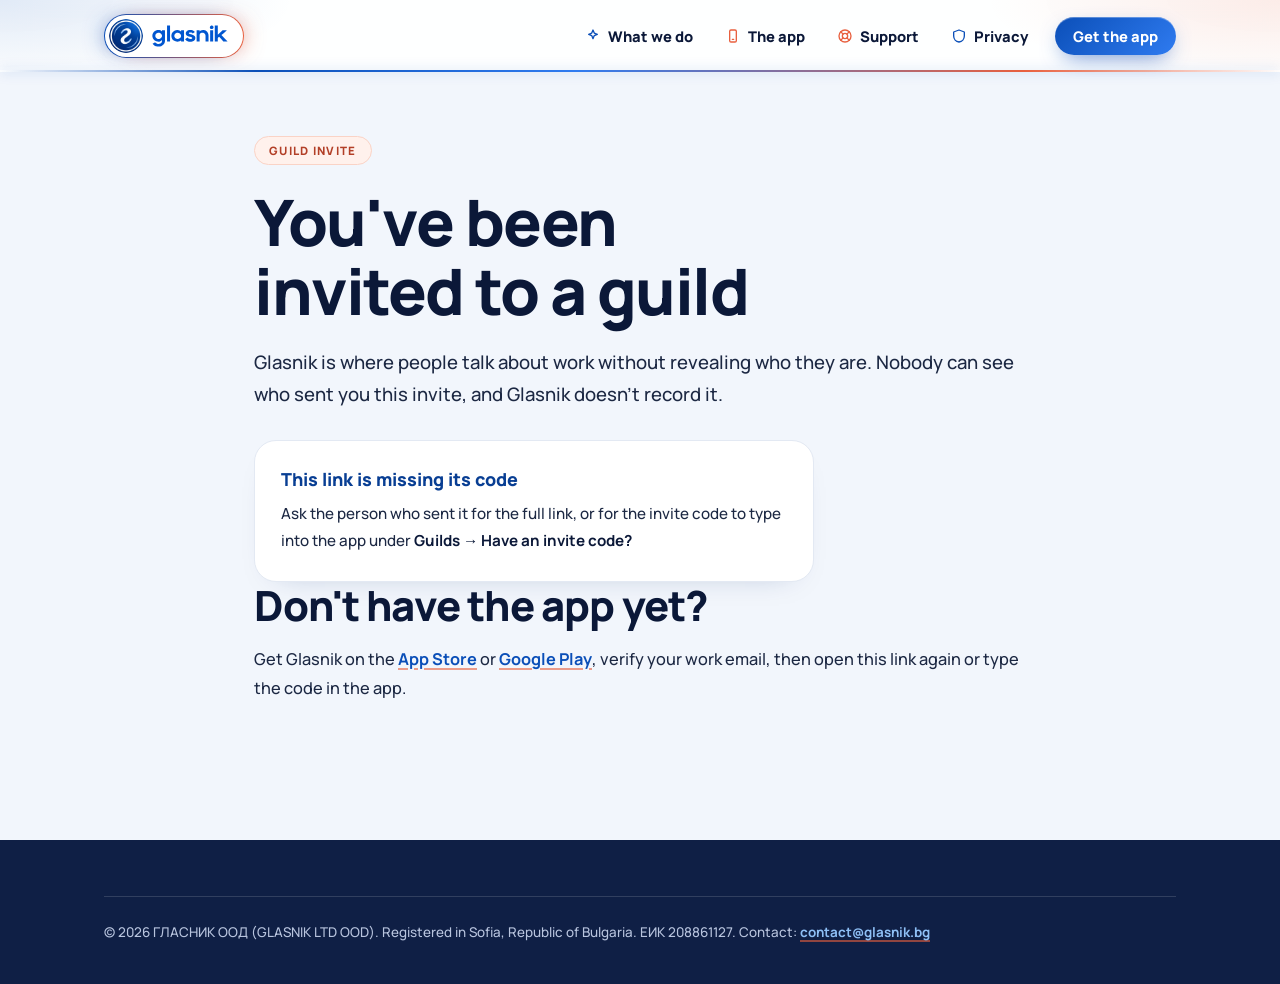
==== commit ef6bd1cb: "Launch: App Store and Google Play links; retention and deletion updates" ====
--- a/join/index.html
+++ b/join/index.html
@@ -26,7 +26,7 @@
       <a href="../index.html#app">The app</a>
       <a href="../support.html">Support</a>
       <a href="../privacy.html">Privacy</a>
-      <a class="nav-cta" href="../index.html#beta">Join the beta</a>
+      <a class="nav-cta" href="../index.html#download">Get the app</a>
     </nav>
   </div>
 </header>
@@ -50,7 +50,7 @@
   </div>
 
   <h2>Don't have the app yet?</h2>
-  <p>Glasnik is in beta. <a href="../index.html#beta">Join the beta</a>, verify your work email, then open this link again or type the code in the app.</p>
+  <p>Get Glasnik on the <a href="https://apps.apple.com/app/glasnik/id6819084732">App Store</a> or <a href="https://play.google.com/store/apps/details?id=bg.glasnik">Google Play</a>, verify your work email, then open this link again or type the code in the app.</p>
 </div>
 </main>
 <footer class="site">
--- a/site.css
+++ b/site.css
@@ -1,10 +1,10 @@
 /* glasnik.bg: one stylesheet for every page.
-   Website palette "D": midnight #02070A ground · electric blue #0297DE for links, icons and the
-   highlighted headline · cantaloupe #FC734D as the one accent (buttons, dots, markers).
-   Cantaloupe carries midnight text, never white (white on it is 2.7:1; midnight is 7.4:1).
-   App depictions (.phone, .example) re-pin the app's own dark theme from frontend/src/theme/colors.ts
-   so they stay screenshots of the real app: surface #0B1530 · containers #13213F / #1A2A4D ·
-   primary #8EBFF5 · coral #F07152. Font: Manrope (self-hosted, SIL OFL). */
+   Palette: the app's light "Commons" theme (frontend/src/theme/colors.ts) — mist #F2F6FC ground,
+   white cards, ink #0B1838 headings, royal blue #0B4FB8 for buttons and links, and coral as the
+   touch of orange: #E8603F only for dots, lines, icons and glows; #B23F27 / #C9472C where orange
+   carries text (bright coral is 3.4:1 on white, too faint for words).
+   App depictions (.phone, .example) use the app's real light theme, so they stay screenshots of
+   the real app. Font: Manrope (self-hosted, SIL OFL). Nothing is loaded from other sites. */
 
 @font-face{font-family:Manrope;font-style:normal;font-display:swap;font-weight:500;src:url(fonts/manrope-cyrillic-500-normal.woff2) format('woff2');unicode-range:U+0301,U+0400-045F,U+0490-0491,U+04B0-04B1,U+2116}
 @font-face{font-family:Manrope;font-style:normal;font-display:swap;font-weight:600;src:url(fonts/manrope-cyrillic-600-normal.woff2) format('woff2');unicode-range:U+0301,U+0400-045F,U+0490-0491,U+04B0-04B1,U+2116}
@@ -20,36 +20,39 @@
 @font-face{font-family:Manrope;font-style:normal;font-display:swap;font-weight:800;src:url(fonts/manrope-latin-800-normal.woff2) format('woff2');unicode-range:U+0000-00FF,U+0131,U+0152-0153,U+02BB-02BC,U+02C6,U+02DA,U+02DC,U+0304,U+0308,U+0329,U+2000-206F,U+20AC,U+2122,U+2191,U+2193,U+2212,U+2215,U+FEFF,U+FFFD}
 
 :root{
-  /* website */
-  --bg:#02070A; --bg-2:#060E13; --panel:#0B141A; --panel-2:#111D25; --panel-3:#17262F;
-  --line:#1A2730; --line-2:#2A3A45;
-  --text:#F2F6F8; --body:#DCE4EA; --muted:#B0BDC6; --dim:#8696A1;
-  --heading:#FFFFFF; --primary:#0297DE; --link:#5CC3F2;
-  --coral:#FC734D; --coral-hover:#FF8A68; --on-btn:#02070A; --btn-shadow:rgba(252,115,77,.45);
-  --accent:#FC734D; --accent-tint:rgba(2,151,222,.12); --accent-line:rgba(2,151,222,.32);
-  --peach:#FFC2AF; --tertiary:#FC734D;
-  --b1:#0969D0; --b2:#0548A8; --b3:#032D79; --verified:#5CC3F2; --gold:#F4B63F;
+  /* website: the app's light "Commons" theme (frontend/src/theme/colors.ts), text a step darker */
+  --bg:#F2F6FC; --bg-2:#F6F9FD; --panel:#FFFFFF; --panel-2:#F6F9FD; --panel-3:#EDF2FA;
+  --line:#E3E9F3; --line-2:#D5DFEF;
+  --text:#0B1838; --body:#1C2843; --muted:#3A4560; --dim:#5F6779;
+  --heading:#0B1838; --primary:#0B4FB8; --link:#0B4FB8; --royal-dark:#083E93; --royal-tint:#DCE8FB;
+  --coral:#0B4FB8; --coral-hover:#083E93; --on-btn:#FFFFFF; --btn-shadow:rgba(11,79,184,.5);
+  --accent:#E8603F; --accent-text:#B23F27; --accent-tint:#DCE8FB; --accent-line:#C9DAF5; --accent-soft:#FFE8E1;
+  --peach:#FFC7B8; --tertiary:#C9472C;
+  --b1:#0969D0; --b2:#0548A8; --b3:#032D79; --verified:#2F7BF0; --gold:#F4B63F;
   --radius:22px; --max:1120px;
 }
-/* app depictions keep the app's real dark theme */
+/* app depictions use the app's real light theme, so they stay screenshots of the real app */
 .phone,.example{
-  --bg:#081026; --bg-2:#0B1530; --panel:#13213F; --panel-2:#1A2A4D; --panel-3:#203258;
-  --line:#26365C; --line-2:#33467A;
-  --text:#EEF2FA; --body:#D4DBEA; --muted:#A5AFC4; --dim:#6F7A93;
-  --heading:#EEF2FA; --primary:#8EBFF5;
-  --coral:#F07152; --coral-hover:#E8603F; --on-btn:#FFFFFF; --link:#8EBFF5;
-  --peach:#FFC7B8; --tertiary:#FF9C80; --verified:#7FB0FF;
+  --bg:#F2F6FC; --bg-2:#F2F6FC; --panel:#FFFFFF; --panel-2:#F6F9FD; --panel-3:#EDF2FA;
+  --line:#E3E9F3; --line-2:#D5DFEF;
+  --text:#0F1F45; --body:#2D3A55; --muted:#5F6779; --dim:#8A93A6;
+  --heading:#0F1F45; --primary:#0B4FB8;
+  --coral:#E8603F; --coral-hover:#C9472C; --on-btn:#FFFFFF; --link:#0B4FB8;
+  --peach:#FFC7B8; --tertiary:#C9472C; --verified:#2F7BF0;
   color:var(--text);
 }
 *{margin:0;padding:0;box-sizing:border-box}
 html{scroll-behavior:smooth}
 body{
   font-family:Manrope,-apple-system,BlinkMacSystemFont,'Segoe UI',Roboto,Helvetica,Arial,sans-serif;
-  background:var(--bg); color:var(--text); min-height:100vh;
+  font-weight:500; background:var(--bg); color:var(--text); min-height:100vh;
   display:flex; flex-direction:column; overflow-x:hidden;
   -webkit-font-smoothing:antialiased;
 }
-::selection{background:var(--primary);color:#02070A}
+::selection{background:var(--primary);color:#FFFFFF}
+/* colour in the words themselves: key phrases in bold blue or orange */
+.hl{color:var(--primary);font-weight:800}
+.hl-o{color:var(--accent-text);font-weight:800}
 a{color:var(--link);text-decoration:none}
 :focus-visible{outline:2px solid var(--link);outline-offset:3px;border-radius:6px}
 a:hover{text-decoration:underline}
@@ -59,42 +62,40 @@
 /* ---------- header ---------- */
 /* Header: faint blue/orange wash at either end and a glowing blue→orange line along the bottom. */
 header.site{position:sticky;top:0;z-index:50;backdrop-filter:blur(16px);-webkit-backdrop-filter:blur(16px);
-  background:radial-gradient(420px 120px at 0% 0%,rgba(2,151,222,.20),transparent 70%),
-    radial-gradient(420px 120px at 100% 0%,rgba(252,115,77,.16),transparent 70%),rgba(2,7,10,.84)}
+  background:radial-gradient(420px 120px at 0% 0%,rgba(11,79,184,.12),transparent 70%),
+    radial-gradient(420px 120px at 100% 0%,rgba(232,96,63,.12),transparent 70%),rgba(255,255,255,.92)}
 header.site::after{content:"";position:absolute;left:0;right:0;bottom:0;height:2px;pointer-events:none;
-  background:linear-gradient(90deg,transparent,#0297DE 20%,#5CC3F2 45%,#FC734D 80%,transparent);
-  box-shadow:0 0 14px rgba(2,151,222,.45)}
+  background:linear-gradient(90deg,transparent,#0B4FB8 20%,#2F7BF0 45%,#E8603F 80%,transparent);
+  box-shadow:0 0 12px rgba(11,79,184,.35)}
 header.site .wrap{display:flex;align-items:center;justify-content:space-between;height:72px;gap:24px}
-/* Logo + name sit on a soft light pill so the brand blue (#0056D0) keeps its true colour
-   on the dark header (6.5:1 on the pill, versus 3.1:1 straight on #02070A). */
-/* The pill's edge runs electric blue on the left into cantaloupe on the right, with a soft
-   glow of each colour on its own side. */
+/* Logo + name on a white pill whose edge runs royal blue into coral, with a soft glow of each
+   colour on its own side. */
 .brand{display:inline-flex;align-items:center;gap:9px;padding:4px 15px 4px 4px;border-radius:999px;
   border:1.5px solid transparent;
-  background:linear-gradient(#EEF4FC,#EEF4FC) padding-box,linear-gradient(90deg,#0297DE,#FC734D) border-box;
-  box-shadow:-8px 0 22px -10px rgba(2,151,222,.85),8px 0 22px -10px rgba(252,115,77,.85)}
+  background:linear-gradient(#FFFFFF,#FFFFFF) padding-box,linear-gradient(90deg,#0B4FB8,#E8603F) border-box;
+  box-shadow:-8px 0 22px -10px rgba(11,79,184,.7),8px 0 22px -10px rgba(232,96,63,.7)}
 .brand img{display:block;border-radius:50%}
 .brand .word{height:22px;width:auto;border-radius:0}
-.brand:hover{text-decoration:none;background:linear-gradient(#FFFFFF,#FFFFFF) padding-box,linear-gradient(90deg,#0297DE,#FC734D) border-box}
+.brand:hover{text-decoration:none;background:linear-gradient(#F6F9FD,#F6F9FD) padding-box,linear-gradient(90deg,#0B4FB8,#E8603F) border-box}
 nav.site{display:flex;gap:6px;flex-wrap:wrap;align-items:center}
-nav.site a{display:inline-flex;align-items:center;gap:7px;white-space:nowrap;color:#C9D5DD;font-size:.92rem;font-weight:700;
+nav.site a{display:inline-flex;align-items:center;gap:7px;white-space:nowrap;color:var(--text);font-size:.92rem;font-weight:800;
   padding:8px 13px;border-radius:999px;position:relative;transition:color .15s,background .15s}
 /* small line icons, chosen by link target so every page (and the shorter invite-page menu) matches */
-nav.site a:not(.nav-cta)::before{content:"";width:16px;height:16px;flex:none;background:#0297DE;
+nav.site a:not(.nav-cta)::before{content:"";width:16px;height:16px;flex:none;background:#0B4FB8;
   -webkit-mask:var(--ico) center/contain no-repeat;mask:var(--ico) center/contain no-repeat}
 nav.site a[href$="#what-we-do"]{--ico:url("data:image/svg+xml,%3Csvg xmlns='http://www.w3.org/2000/svg' viewBox='0 0 24 24' fill='none' stroke='black' stroke-width='2' stroke-linecap='round' stroke-linejoin='round'%3E%3Cpath d='M12 3l1.9 4.6L18.5 9.5l-4.6 1.9L12 16l-1.9-4.6L5.5 9.5l4.6-1.9z'/%3E%3C/svg%3E")}
 nav.site a[href$="#app"]{--ico:url("data:image/svg+xml,%3Csvg xmlns='http://www.w3.org/2000/svg' viewBox='0 0 24 24' fill='none' stroke='black' stroke-width='2' stroke-linecap='round' stroke-linejoin='round'%3E%3Crect x='7' y='3' width='10' height='18' rx='2'/%3E%3Cpath d='M11 17h2'/%3E%3C/svg%3E")}
 nav.site a[href$="company.html"]{--ico:url("data:image/svg+xml,%3Csvg xmlns='http://www.w3.org/2000/svg' viewBox='0 0 24 24' fill='none' stroke='black' stroke-width='2' stroke-linecap='round' stroke-linejoin='round'%3E%3Cpath d='M4 21V7l8-4 8 4v14M9 21v-6h6v6'/%3E%3C/svg%3E")}
 nav.site a[href$="support.html"]{--ico:url("data:image/svg+xml,%3Csvg xmlns='http://www.w3.org/2000/svg' viewBox='0 0 24 24' fill='none' stroke='black' stroke-width='2' stroke-linecap='round' stroke-linejoin='round'%3E%3Ccircle cx='12' cy='12' r='9'/%3E%3Ccircle cx='12' cy='12' r='4'/%3E%3Cpath d='M5.6 5.6l3.6 3.6M14.8 14.8l3.6 3.6M18.4 5.6l-3.6 3.6M9.2 14.8l-3.6 3.6'/%3E%3C/svg%3E")}
 nav.site a[href$="privacy.html"]{--ico:url("data:image/svg+xml,%3Csvg xmlns='http://www.w3.org/2000/svg' viewBox='0 0 24 24' fill='none' stroke='black' stroke-width='2' stroke-linecap='round' stroke-linejoin='round'%3E%3Cpath d='M12 3l8 3v6c0 4.5-3.4 8.3-8 9-4.6-.7-8-4.5-8-9V6z'/%3E%3C/svg%3E")}
-nav.site a[href$="#app"]::before,nav.site a[href$="support.html"]::before{background:#FC734D}
+nav.site a[href$="#app"]::before,nav.site a[href$="support.html"]::before{background:#E8603F}
 nav.site a:not(.nav-cta)::after{content:"";position:absolute;left:13px;right:13px;bottom:3px;height:2px;border-radius:2px;
-  background:linear-gradient(90deg,#0297DE,#FC734D);transform:scaleX(0);transform-origin:left;transition:transform .2s}
-nav.site a:hover,nav.site a[aria-current="page"]{color:#FFFFFF;background:rgba(2,151,222,.12);text-decoration:none}
+  background:linear-gradient(90deg,#0B4FB8,#E8603F);transform:scaleX(0);transform-origin:left;transition:transform .2s}
+nav.site a:hover,nav.site a[aria-current="page"]{color:var(--royal-dark);background:var(--royal-tint);text-decoration:none}
 nav.site a:not(.nav-cta):hover::after,nav.site a[aria-current="page"]::after{transform:scaleX(1)}
-nav.site a.nav-cta{color:var(--on-btn);background:linear-gradient(135deg,#FC734D,#FF9B73);padding:9px 18px;margin-left:8px;font-weight:800;
-  box-shadow:0 6px 20px -6px rgba(252,115,77,.75),inset 0 1px 0 rgba(255,255,255,.35)}
-nav.site a.nav-cta:hover{background:linear-gradient(135deg,#FF8562,#FFB08E);color:var(--on-btn);transform:translateY(-1px)}
+nav.site a.nav-cta{color:#FFFFFF;background:linear-gradient(135deg,#0B4FB8,#2F7BF0);padding:9px 18px;margin-left:8px;font-weight:800;
+  box-shadow:0 8px 22px -8px rgba(11,79,184,.7),inset 0 1px 0 rgba(255,255,255,.3)}
+nav.site a.nav-cta:hover{background:linear-gradient(135deg,#083E93,#0B4FB8);color:#FFFFFF;transform:translateY(-1px)}
 
 /* ---------- layout & type ---------- */
 main{flex:1 0 auto;width:100%}
@@ -104,11 +105,11 @@
 .eyebrow{display:inline-flex;align-items:center;gap:8px;background:var(--accent-tint);color:var(--link);
   border:1px solid var(--accent-line);padding:6px 14px;border-radius:999px;
   font-size:.72rem;font-weight:800;letter-spacing:1.3px;text-transform:uppercase;margin-bottom:22px}
-.eyebrow .dot{width:7px;height:7px;border-radius:50%;background:var(--accent);box-shadow:0 0 0 4px rgba(252,115,77,.22)}
+.eyebrow .dot{width:7px;height:7px;border-radius:50%;background:var(--accent);box-shadow:0 0 0 4px rgba(232,96,63,.18)}
 h1{font-size:clamp(2.2rem,5.6vw,4rem);font-weight:800;line-height:1.08;letter-spacing:-1.5px;margin-bottom:22px;color:var(--heading)}
 h2{font-size:clamp(1.7rem,3.6vw,2.6rem);font-weight:800;letter-spacing:-.8px;line-height:1.15;margin:0 0 16px;color:var(--heading)}
 h3{font-size:1.12rem;font-weight:800;margin:26px 0 10px;color:var(--heading)}
-p{color:var(--muted);font-size:1.02rem;line-height:1.75;margin-bottom:18px}
+p{color:var(--body);font-size:1.02rem;line-height:1.75;margin-bottom:18px}
 .lead{font-size:1.16rem;color:var(--body);line-height:1.7;margin-bottom:30px}
 .section-head{max-width:720px;margin-bottom:44px}
 .section-head.center{margin-left:auto;margin-right:auto;text-align:center}
@@ -117,17 +118,17 @@
 strong{color:var(--text)}
 hr{border:0;height:1px;background:var(--line);margin:44px 0}
 .small{font-size:.86rem;color:var(--dim)}
-.todo{color:#F2C46B;border-bottom:1px dashed rgba(242,196,107,.5)}
+.todo{color:#9A6312;border-bottom:1px dashed rgba(154,99,18,.5)}
 
 /* ---------- buttons ---------- */
 .btns{display:flex;gap:12px;flex-wrap:wrap;margin:0}
 .btn{display:inline-flex;align-items:center;gap:8px;background:var(--coral);color:var(--on-btn);padding:14px 26px;border-radius:999px;
   font-weight:800;font-size:.98rem;box-shadow:0 14px 30px -14px var(--btn-shadow);transition:transform .15s,background .15s}
 .btn:hover{background:var(--coral-hover);color:var(--on-btn);text-decoration:none;transform:translateY(-1px)}
-.btn.ghost{background:rgba(255,255,255,.04);color:var(--text);border:1px solid var(--line-2);box-shadow:none}
-.btn.ghost:hover{background:rgba(255,255,255,.08);color:var(--text)}
-.btn.blue{background:var(--primary);color:#02070A;box-shadow:0 14px 30px -14px rgba(2,151,222,.7)}
-.btn.blue:hover{background:var(--link);color:#02070A}
+.btn.ghost{background:#FFFFFF;color:var(--text);border:1px solid var(--line-2);box-shadow:0 6px 16px -12px rgba(15,42,102,.35)}
+.btn.ghost:hover{background:var(--panel-2);color:var(--text)}
+.btn.blue{background:var(--primary);color:#FFFFFF;box-shadow:0 14px 30px -14px rgba(11,79,184,.7)}
+.btn.blue:hover{background:var(--royal-dark);color:#FFFFFF}
 
 /* ---------- cards & data ---------- */
 .grid{display:grid;grid-template-columns:repeat(auto-fit,minmax(250px,1fr));gap:18px;margin:26px 0}
@@ -143,14 +144,15 @@
 /* ---------- hero ---------- */
 .hero{position:relative;padding:84px 0 96px;overflow:hidden}
 .hero .glow{position:absolute;inset:-20% -10% auto auto;width:900px;height:900px;pointer-events:none;
-  background:radial-gradient(circle at 60% 40%,rgba(2,151,222,.26) 0%,rgba(2,151,222,0) 60%)}
+  background:radial-gradient(circle at 60% 40%,rgba(11,79,184,.2) 0%,rgba(11,79,184,0) 60%)}
 .hero .glow.c{inset:auto auto -40% -20%;width:700px;height:700px;
-  background:radial-gradient(circle,rgba(252,115,77,.2) 0%,rgba(252,115,77,0) 62%)}
+  background:radial-gradient(circle,rgba(232,96,63,.18) 0%,rgba(232,96,63,0) 62%)}
 .hero-grid{position:relative;display:grid;grid-template-columns:1.1fr .9fr;gap:56px;align-items:center}
-.hero h1 .grad{background:linear-gradient(90deg,#0297DE,#7FD3F7);-webkit-background-clip:text;background-clip:text;color:transparent}
+.hero h1 .grad{background:linear-gradient(90deg,#0B4FB8,#2F7BF0);-webkit-background-clip:text;background-clip:text;color:transparent}
 .chips{display:flex;flex-wrap:wrap;gap:10px;margin:0 0 32px}
-.chip{display:inline-flex;align-items:center;gap:7px;font-size:.84rem;font-weight:700;color:var(--body);
-  background:var(--panel);border:1px solid var(--line);padding:8px 14px;border-radius:999px}
+.chip{display:inline-flex;align-items:center;gap:7px;font-size:.86rem;font-weight:800;color:var(--text);
+  background:var(--panel);border:1px solid var(--line-2);padding:8px 14px;border-radius:999px;box-shadow:0 4px 12px -8px rgba(15,42,102,.3)}
+.chip:nth-child(3) svg{color:#1F9D7A}
 .chip svg{color:var(--primary);font-size:1.05rem}
 
 /* ---------- feature tabs ("What we do") ---------- */
@@ -159,18 +161,18 @@
 .tab{font:inherit;font-weight:700;font-size:.92rem;color:var(--muted);background:transparent;border:0;cursor:pointer;
   padding:10px 18px;border-radius:999px;display:inline-flex;align-items:center;gap:8px}
 .tab .n{font-size:.72rem;color:var(--dim)}
-.tab[aria-selected="true"]{background:var(--panel-3);color:var(--text);box-shadow:0 0 0 1px var(--line-2)}
-.tab[aria-selected="true"] .n{color:var(--accent)}
+.tab[aria-selected="true"]{background:#FFFFFF;color:var(--royal-dark);box-shadow:0 2px 8px -2px rgba(15,42,102,.18),0 0 0 1px var(--line-2)}
+.tab[aria-selected="true"] .n{color:var(--accent-text)}
 .feature{display:none;grid-template-columns:1fr 1fr;gap:48px;align-items:center}
 .feature.on{display:grid}
-.feature .kicker{font-size:.74rem;font-weight:800;letter-spacing:1.3px;text-transform:uppercase;color:var(--accent);margin-bottom:10px}
+.feature .kicker{font-size:.74rem;font-weight:800;letter-spacing:1.3px;text-transform:uppercase;color:var(--accent-text);margin-bottom:10px}
 .ticks{list-style:none;margin:22px 0 0}
 .ticks li{display:flex;gap:12px;align-items:flex-start;color:var(--body);font-size:.96rem;line-height:1.6;margin-bottom:12px}
 .ticks li svg{color:var(--link);background:var(--accent-tint);border-radius:50%;padding:4px;width:24px;height:24px;flex:none;margin-top:1px}
 .example{position:relative;background:linear-gradient(180deg,var(--panel) 0%,var(--bg-2) 100%);border:1px solid var(--line);
-  border-radius:28px;padding:22px;box-shadow:0 40px 80px -40px rgba(0,0,0,.9),0 0 60px -20px rgba(2,151,222,.25)}
+  border-radius:28px;padding:22px;box-shadow:0 40px 70px -36px rgba(15,42,102,.4),0 0 60px -24px rgba(11,79,184,.25)}
 .example .tag{position:absolute;top:-11px;right:20px;font-size:.7rem;font-weight:800;letter-spacing:1px;text-transform:uppercase;
-  color:#02070A;background:#FC734D;padding:4px 10px;border-radius:999px}
+  color:#FFFFFF;background:#B23F27;padding:4px 10px;border-radius:999px}
 .example-note{font-size:.8rem;color:var(--dim);margin-top:14px;text-align:center}
 
 /* ---------- app components (shared by examples and the phone) ---------- */
@@ -186,20 +188,20 @@
 .post-dots{color:var(--dim);font-size:1.2rem}
 .post-body{margin:12px 0 0;color:var(--body);font-size:.95rem;line-height:1.55}
 .post-topics{display:flex;gap:6px;flex-wrap:wrap;margin-top:10px}
-.topic{font-size:.74rem;font-weight:700;color:var(--primary);background:rgba(142,191,245,.1);padding:4px 9px;border-radius:999px}
+.topic{font-size:.74rem;font-weight:700;color:#083E93;background:#DCE8FB;padding:4px 9px;border-radius:999px}
 .post-actions{display:flex;gap:18px;margin-top:14px;color:var(--muted);font-size:.84rem;font-weight:700;align-items:center}
 .post-actions span{display:inline-flex;align-items:center;gap:6px}
 .post-actions svg{font-size:1.15rem}
 .post-actions .liked{color:var(--tertiary)}
 .post-actions .save{margin-left:auto}
-.badge-author{font-size:.66rem;font-weight:800;color:var(--b3);background:var(--primary);padding:2px 7px;border-radius:999px;margin-left:4px}
+.badge-author{font-size:.66rem;font-weight:800;color:#083E93;background:#DCE8FB;padding:2px 7px;border-radius:999px;margin-left:4px}
 .poll{margin-top:12px;display:grid;gap:8px}
 .opt{position:relative;overflow:hidden;border:1px solid var(--line-2);border-radius:14px;padding:10px 12px;display:flex;
   justify-content:space-between;font-size:.88rem;font-weight:700;color:var(--text)}
-.opt .fill{position:absolute;inset:0 auto 0 0;background:rgba(142,191,245,.16);z-index:0}
+.opt .fill{position:absolute;inset:0 auto 0 0;background:rgba(11,79,184,.08);z-index:0}
 .opt > span{position:relative;z-index:1;display:inline-flex;gap:6px;align-items:center}
 .opt.mine{border-color:var(--primary)}
-.opt.mine .fill{background:rgba(142,191,245,.28)}
+.opt.mine .fill{background:rgba(11,79,184,.16)}
 .guild{display:flex;gap:12px;align-items:center;background:var(--panel);border:1px solid var(--line);border-radius:20px;padding:14px}
 .guild + .guild{margin-top:10px}
 .g-ic{width:44px;height:44px;border-radius:15px;display:flex;align-items:center;justify-content:center;font-weight:800;font-size:.95rem;flex:none}
@@ -215,15 +217,15 @@
 .company .c-name{font-weight:800;font-size:1.1rem;margin-top:10px}
 .company .c-meta{font-size:.8rem;color:var(--muted);font-weight:600}
 .stars{display:flex;gap:3px;color:var(--line-2);font-size:1.15rem;margin-top:14px}
-.soon{margin-top:12px;font-size:.82rem;font-weight:700;color:var(--peach);background:rgba(240,113,82,.12);border:1px solid rgba(240,113,82,.3);
+.soon{margin-top:12px;font-size:.82rem;font-weight:700;color:#B23F27;background:#FFE8E1;border:1px solid rgba(232,96,63,.3);
   padding:10px 12px;border-radius:14px;display:flex;gap:8px;align-items:center}
 
 /* ---------- phone mockup ---------- */
 .phone{width:350px;max-width:100%;margin:0 auto;border-radius:54px;padding:11px;background:#050a18;
-  border:1px solid #2a3552;box-shadow:0 0 0 2px #0f1830,0 50px 90px -30px rgba(0,0,0,.9),0 0 80px -10px rgba(2,151,222,.3)}
-.screen{position:relative;height:700px;border-radius:44px;overflow:hidden;background:#0B1530;color:var(--text);font-size:14px}
+  border:1px solid #2a3552;box-shadow:0 0 0 2px #0f1830,0 50px 90px -30px rgba(15,42,102,.55),0 0 80px -10px rgba(11,79,184,.25)}
+.screen{position:relative;height:700px;border-radius:44px;overflow:hidden;background:#F2F6FC;color:var(--text);font-size:14px}
 .screen::after{content:"";position:absolute;left:0;right:0;bottom:0;height:120px;z-index:3;pointer-events:none;
-  background:linear-gradient(180deg,rgba(11,21,48,0) 0%,rgba(11,21,48,.92) 55%,#0B1530 100%)}
+  background:linear-gradient(180deg,rgba(242,246,252,0) 0%,rgba(242,246,252,.92) 55%,#F2F6FC 100%)}
 .notch{position:absolute;top:10px;left:50%;transform:translateX(-50%);width:104px;height:30px;border-radius:20px;background:#000;z-index:5}
 .status{display:flex;justify-content:space-between;align-items:center;padding:16px 28px 0;font-size:.86rem;font-weight:800;height:44px}
 .status .r{display:flex;gap:6px;align-items:center;font-size:.72rem}
@@ -239,12 +241,13 @@
 .mark{width:36px;height:36px;border-radius:50%;box-shadow:0 0 0 2px #fff}
 .seg{display:flex;background:var(--panel);border-radius:999px;padding:4px;margin-bottom:14px}
 .seg span{flex:1;text-align:center;padding:9px 0;border-radius:999px;font-weight:700;color:var(--muted);font-size:.92rem}
-.seg span.on{background:#0B1530;color:var(--text)}
+.seg span.on{background:#FFFFFF;color:var(--text);box-shadow:0 1px 3px rgba(15,42,102,.15)}
+.seg{background:#E6EDF8}
 .tq{border-radius:24px;padding:16px;background:linear-gradient(135deg,#0548A8,#0969D0);box-shadow:0 18px 40px -16px rgba(9,105,208,.7)}
 .tq-head{display:flex;justify-content:space-between;font-size:.68rem;font-weight:800;letter-spacing:1px;color:var(--peach);text-transform:uppercase}
 .tq-head .ans{color:rgba(255,255,255,.78);letter-spacing:0;text-transform:none;font-weight:600;font-size:.76rem}
 .tq-q{font-size:1.18rem;font-weight:800;margin:8px 0 12px;line-height:1.3}
-.tq .opt{border-color:rgba(255,255,255,.35);background:rgba(255,255,255,.06)}
+.tq .opt{border-color:rgba(255,255,255,.35);background:rgba(255,255,255,.1)}
 .tq .opt .fill{background:rgba(255,255,255,.2)}
 .tq .opt.mine{border-color:#FFC7B8}
 .tq .opt.mine svg{color:var(--peach)}
@@ -261,18 +264,18 @@
 .kick{font-size:.66rem;font-weight:800;letter-spacing:1px;color:var(--muted);margin:16px 2px 8px;text-transform:uppercase}
 .scr .post{border-radius:20px;padding:13px}
 .scr .post-body{font-size:.88rem}
-.navbar{position:absolute;left:12px;right:12px;bottom:18px;height:58px;border-radius:29px;background:rgba(19,33,63,.96);
+.navbar{position:absolute;left:12px;right:12px;bottom:18px;height:58px;border-radius:29px;background:rgba(255,255,255,.96);
   border:1px solid var(--line);display:flex;align-items:center;justify-content:space-around;padding:0 8px;z-index:4;
-  box-shadow:0 18px 40px -12px rgba(0,0,0,.7)}
+  box-shadow:0 18px 40px -12px rgba(15,42,102,.35)}
 .navbar .ni{width:54px;height:40px;border-radius:20px;display:flex;align-items:center;justify-content:center;color:var(--muted);font-size:1.5rem}
-.navbar .ni.on{background:#1C3263;color:var(--text)}
+.navbar .ni.on{background:#DCE8FB;color:#083E93}
 .navbar .plus{width:42px;height:42px;border-radius:50%;background:var(--coral);color:#fff;display:flex;align-items:center;justify-content:center;font-size:1.45rem}
-.home-ind{position:absolute;bottom:6px;left:50%;transform:translateX(-50%);width:120px;height:4px;border-radius:2px;background:rgba(255,255,255,.55);z-index:5}
+.home-ind{position:absolute;bottom:6px;left:50%;transform:translateX(-50%);width:120px;height:4px;border-radius:2px;background:rgba(15,31,69,.35);z-index:5}
 .scr-title{font-size:1.5rem;font-weight:800;letter-spacing:-.3px;margin:4px 2px 12px}
 .search{display:flex;gap:8px;align-items:center;background:var(--panel);border-radius:16px;padding:11px 13px;color:var(--dim);font-weight:600;font-size:.86rem;margin-bottom:12px}
 .mini-tabs{display:flex;gap:6px;margin-bottom:12px}
 .mini-tabs span{font-size:.8rem;font-weight:700;padding:7px 13px;border-radius:999px;background:var(--panel);color:var(--muted)}
-.mini-tabs span.on{background:var(--primary);color:var(--b3)}
+.mini-tabs span.on{background:var(--primary);color:#FFFFFF}
 .topbar{display:flex;align-items:center;gap:10px;margin:2px 0 12px}
 .topbar .t{flex:1;text-align:center;font-weight:800}
 .comment{display:flex;gap:10px;margin-top:12px}
@@ -284,7 +287,7 @@
   border:1px solid var(--line);border-radius:22px;padding:10px 10px 10px 14px;color:var(--dim);font-weight:600;font-size:.84rem;z-index:4}
 .composer-in .send{margin-left:auto;width:34px;height:34px;border-radius:50%;background:var(--coral);color:#fff;display:flex;align-items:center;justify-content:center}
 .ident{display:flex;gap:11px;align-items:center;background:var(--panel);border-radius:20px;padding:12px 13px}
-.ident .anon{width:40px;height:40px;border-radius:15px;background:#26395F;display:flex;align-items:center;justify-content:center;color:var(--body);font-size:1.35rem}
+.ident .anon{width:40px;height:40px;border-radius:15px;background:#E6EDF8;display:flex;align-items:center;justify-content:center;color:var(--body);font-size:1.35rem}
 .toggle{width:44px;height:26px;border-radius:13px;background:var(--coral);position:relative;flex:none}
 .toggle::after{content:"";position:absolute;right:3px;top:3px;width:20px;height:20px;border-radius:50%;background:#fff}
 .editor{margin-top:14px;font-size:1.04rem;line-height:1.6;color:var(--body);min-height:150px}
@@ -311,7 +314,7 @@
 /* ---------- steps (verification) ---------- */
 .steps{display:grid;grid-template-columns:repeat(3,1fr);gap:18px}
 .step{background:var(--panel);border:1px solid var(--line);border-radius:var(--radius);padding:26px}
-.step .n{width:38px;height:38px;border-radius:13px;background:var(--accent);color:var(--on-btn);font-weight:800;
+.step .n{width:38px;height:38px;border-radius:13px;background:var(--primary);color:#FFFFFF;font-weight:800;
   display:flex;align-items:center;justify-content:center;margin-bottom:16px}
 .step h3{margin:0 0 8px}
 .step p{font-size:.95rem;margin:0}
@@ -336,7 +339,7 @@
 /* ---------- form ---------- */
 .signup-form{display:flex;gap:8px;background:var(--panel);padding:8px;border-radius:999px;border:1px solid var(--line-2);
   max-width:600px;margin:0 auto 16px;transition:border-color .25s,box-shadow .25s}
-.signup-form:focus-within{border-color:var(--primary);box-shadow:0 0 0 4px rgba(2,151,222,.2)}
+.signup-form:focus-within{border-color:var(--primary);box-shadow:0 0 0 4px rgba(11,79,184,.18)}
 .signup-form input{background:transparent;border:none;padding:14px 18px;color:var(--text);font-size:1rem;outline:none;font-family:inherit;font-weight:600}
 .signup-form input[name=username]{width:35%;border-right:1px solid var(--line)}
 .signup-form input[name=email]{flex-grow:1;width:40%}
@@ -346,13 +349,14 @@
 .signup-form button:hover{background:var(--coral-hover)}
 .signup-form button:disabled{background:var(--dim);cursor:not-allowed}
 .status-message{margin:0 auto 14px;font-size:.95rem;min-height:22px;max-width:600px}
-.status-success{color:#5FD0AC}
-.status-error{color:#FF9F93}
+.status-success{color:#16805F}
+.status-error{color:#C2362D}
 .consent{max-width:600px;margin:0 auto;font-size:.82rem;color:var(--dim);line-height:1.6}
 
 /* ---------- footer ---------- */
-footer.site{--muted:#A3B1BB;--dim:#7F8E99;--link:#5CC3F2;
-  flex-shrink:0;border-top:1px solid var(--line);background:#000;padding:56px 0 40px;margin-top:40px}
+/* footer: the app's ink navy, with light text */
+footer.site{--text:#FFFFFF;--muted:#E1E8F7;--dim:#B8C4DE;--link:#8EBFF5;--line:rgba(255,255,255,.14);
+  flex-shrink:0;border-top:0;background:#0F1F45;padding:56px 0 40px;margin-top:40px}
 .foot-grid{display:grid;grid-template-columns:1.6fr 1fr 1fr;gap:40px;margin-bottom:38px}
 footer.site h4{font-size:.74rem;letter-spacing:1.4px;text-transform:uppercase;color:var(--dim);font-weight:800;margin-bottom:14px}
 footer.site p{font-size:.9rem;line-height:1.7;margin-bottom:8px;color:var(--muted)}
@@ -397,9 +401,9 @@
   /* phones: one swipeable row of pills, the orange "Join the beta" first so it is always visible */
   nav.site{flex-wrap:nowrap;overflow-x:auto;width:100%;gap:8px;padding:2px 2px 4px;scrollbar-width:none}
   nav.site::-webkit-scrollbar{display:none}
-  nav.site a{flex:none;font-size:.86rem;padding:7px 13px;background:rgba(255,255,255,.05);border:1px solid #1F313D}
-  nav.site a:nth-child(odd):not(.nav-cta){border-color:rgba(2,151,222,.35)}
-  nav.site a:nth-child(even):not(.nav-cta){border-color:rgba(252,115,77,.32)}
+  nav.site a{flex:none;font-size:.86rem;padding:7px 13px;background:#FFFFFF;border:1px solid var(--line-2)}
+  nav.site a:nth-child(odd):not(.nav-cta){border-color:rgba(11,79,184,.3)}
+  nav.site a:nth-child(even):not(.nav-cta){border-color:rgba(232,96,63,.35)}
   nav.site a:not(.nav-cta)::after{display:none}
   nav.site a.nav-cta{order:-1;margin-left:0;border:0}
   section.band{padding:64px 0}
@@ -411,36 +415,89 @@
 }
 @media(prefers-reduced-motion:reduce){*{transition:none!important;animation:none!important}}
 
-/* body-copy links: electric-blue text, underlined so they don't rely on colour alone */
-main p a,main li a,main dd a,.legal-line a{text-decoration:underline;text-decoration-color:rgba(92,195,242,.45);
+/* body-copy links: royal-blue text with a coral underline, so they don't rely on colour alone */
+main p a,main li a,main dd a,.legal-line a{font-weight:700;text-decoration:underline;text-decoration-color:rgba(232,96,63,.6);
   text-decoration-thickness:2px;text-underline-offset:3px}
 main p a:hover,main li a:hover,main dd a:hover{text-decoration-color:currentColor}
 .phone a,.example a{text-decoration:none}
 
 /* ---------- colour beyond the hero ----------
-   Electric blue and cantaloupe carried through headings, numbers, icons and soft side glows,
-   so sections and the legal pages don't read as plain white on black. */
-section.band:nth-of-type(even){background:radial-gradient(720px 420px at 0% 35%,rgba(2,151,222,.13),transparent 70%)}
-section.band:nth-of-type(odd){background:radial-gradient(720px 420px at 100% 55%,rgba(252,115,77,.10),transparent 70%)}
-section.band h2{display:inline-block;background:linear-gradient(90deg,#FFFFFF 0%,#BFE7FB 45%,#5CC3F2 100%);
+   Royal blue and coral carried through headings, numbers, icons and soft side glows,
+   so sections and the legal pages don't read as plain text on white. White and mist bands
+   alternate, as in the app. */
+section.band:nth-of-type(even){background:radial-gradient(720px 420px at 0% 35%,rgba(11,79,184,.08),transparent 70%),#FFFFFF}
+section.band:nth-of-type(odd){background:radial-gradient(720px 420px at 100% 55%,rgba(232,96,63,.09),transparent 70%)}
+section.band:nth-of-type(even) .card,section.band:nth-of-type(even) .step,section.band:nth-of-type(even) .rules li,
+section.band:nth-of-type(even) .stat,section.band:nth-of-type(even) .tabs{background:var(--panel-2)}
+section.band h2{display:inline-block;background:linear-gradient(90deg,#0B1838 0%,#0B1838 45%,#0B4FB8 100%);
   -webkit-background-clip:text;background-clip:text;color:transparent}
-.eyebrow{color:#FFA488;background:rgba(252,115,77,.10);border-color:rgba(252,115,77,.32)}
-.hero .eyebrow{color:var(--link);background:var(--accent-tint);border-color:var(--accent-line)}
-.card h3,.step h3{color:#8ED6F8}
-.stat .v{display:inline-block;background:linear-gradient(90deg,#5CC3F2,#FC734D);-webkit-background-clip:text;background-clip:text;color:transparent}
-.rules li:nth-child(even) svg,.chip:nth-child(even) svg,.beta .card:nth-child(even) .os svg{color:#FC734D}
-.ticks li:nth-child(even) svg{color:#FC734D;background:rgba(252,115,77,.12)}
-.card,.step,.stat,.rules li{border-color:#1F313D}
-.step:nth-child(2) .n{background:#0297DE}
-dl.facts dt{color:#8ED6F8}
-footer.site h4{color:#FFA488}
+.eyebrow{color:#B23F27;background:#FFF1EC;border-color:#FAD3C6}
+.hero .eyebrow{color:var(--royal-dark);background:#FFFFFF;border-color:var(--line-2);box-shadow:0 4px 14px -8px rgba(15,42,102,.25)}
+.card h3,.step h3{color:var(--royal-dark)}
+.stat .v{display:inline-block;background:linear-gradient(90deg,#0B4FB8,#C9472C);-webkit-background-clip:text;background-clip:text;color:transparent}
+.rules li:nth-child(even) svg,.chip:nth-child(even) svg,.beta .card:nth-child(even) .os svg{color:#E8603F}
+.ticks li:nth-child(even) svg{color:#C9472C;background:#FFE8E1}
+.card,.step,.stat,.rules li{border-color:var(--line);box-shadow:0 12px 30px -24px rgba(15,42,102,.35)}
+.step:nth-child(2) .n{background:#C9472C}
+dl.facts dt{color:var(--royal-dark)}
+footer.site h4{color:#FFC7B8}
 
 /* legal and support pages */
-main.doc{background:radial-gradient(640px 280px at 0% 0%,rgba(2,151,222,.16),transparent 70%),
-  radial-gradient(520px 260px at 100% 4%,rgba(252,115,77,.11),transparent 70%)}
-main.doc h1{display:inline-block;background:linear-gradient(90deg,#FFFFFF 0%,#8ED6F8 55%,#FC9A7A 100%);
+main.doc{background:radial-gradient(640px 280px at 0% 0%,rgba(11,79,184,.10),transparent 70%),
+  radial-gradient(520px 260px at 100% 4%,rgba(232,96,63,.09),transparent 70%)}
+main.doc h1{display:inline-block;background:linear-gradient(90deg,#0B1838 0%,#0B4FB8 60%,#C9472C 100%);
   -webkit-background-clip:text;background-clip:text;color:transparent}
-main.doc h2{color:#7FD3F7}
-main.doc h3{color:#FFB199}
-main.doc thead th{color:#8ED6F8}
-main.doc hr{background:linear-gradient(90deg,rgba(2,151,222,.5),rgba(252,115,77,.35),transparent)}
+main.doc h2{color:var(--royal-dark)}
+main.doc h3{color:#B23F27}
+main.doc thead th{color:var(--royal-dark);background:var(--royal-tint)}
+main.doc hr{background:linear-gradient(90deg,rgba(11,79,184,.35),rgba(232,96,63,.3),transparent)}
+
+/* ---------- polish (adapted from Glasnik-UI-v1) ----------
+   First-party only: no external fonts, scripts or images. Royal blue and coral, not gold. */
+h1,.section-head h2{text-wrap:balance}
+.section-head > p{max-width:68ch}
+section.band{padding-top:clamp(4.25rem,7vw,6.75rem);padding-bottom:clamp(4.25rem,7vw,6.75rem)}
+
+/* guild rows, tabs and demo items: hover feedback only */
+.guild{transition:background-color .2s,border-color .2s,transform .2s}
+.guild:hover{border-color:rgba(11,79,184,.35);transform:translateY(-1px)}
+.tab,.demo-item{transition:background-color .2s,border-color .2s,color .2s}
+.tab:hover{background:var(--royal-tint)}
+#app .demo-item[aria-selected="true"]{background:linear-gradient(110deg,rgba(232,96,63,.10),rgba(232,96,63,.02)),#FFFFFF;
+  border-color:rgba(232,96,63,.30);box-shadow:inset 3px 0 0 #E8603F}
+#app .demo-dots span.on{width:24px;border-radius:99px}
+
+/* verification steps as raised cards */
+#verification .step{background:linear-gradient(155deg,#FFFFFF,#F6F9FD);border-radius:18px;
+  transition:border-color .22s,transform .22s}
+#verification .step:hover{border-color:rgba(11,79,184,.4);transform:translateY(-3px)}
+
+/* stats as one evidence strip */
+#approach .stats{gap:0;border:1px solid var(--line);border-radius:18px;overflow:hidden;background:#FFFFFF;
+  box-shadow:0 12px 30px -24px rgba(15,42,102,.35)}
+#approach .stat{border:0;border-radius:0;background:transparent;box-shadow:none}
+#approach .stat + .stat{border-left:1px solid var(--line)}
+
+/* download cards (the section was #beta before launch) */
+#download .beta{max-width:900px;margin-inline:auto}
+#download .beta .card{border-radius:20px;background:linear-gradient(155deg,#FFFFFF,#F6F9FD);
+  box-shadow:0 18px 50px -24px rgba(15,42,102,.3);transition:transform .22s,border-color .22s}
+#download .beta .card:hover{transform:translateY(-3px);border-color:rgba(232,96,63,.45)}
+
+/* company facts with quiet alternating rows */
+#company .facts dt:nth-of-type(odd),#company .facts dd:nth-of-type(odd){background:rgba(11,79,184,.035)}
+
+/* clear keyboard focus */
+a:focus-visible,button:focus-visible{outline:2px solid #0B4FB8;outline-offset:4px;border-radius:8px}
+
+/* scroll reveal below the hero (enabled by a first-party script; content stays visible without it) */
+.reveal-ready .reveal{opacity:0;transform:translate3d(0,14px,0);transition:opacity .6s ease,transform .6s cubic-bezier(.2,.7,.2,1)}
+.reveal-ready .reveal.is-visible{opacity:1;transform:none}
+
+@media(max-width:960px){
+  #approach .stat + .stat{border-left:0;border-top:1px solid var(--line)}
+}
+@media(prefers-reduced-motion:reduce){
+  .reveal-ready .reveal{opacity:1!important;transform:none!important}
+  .guild:hover,#verification .step:hover,#download .beta .card:hover{transform:none}
+}
